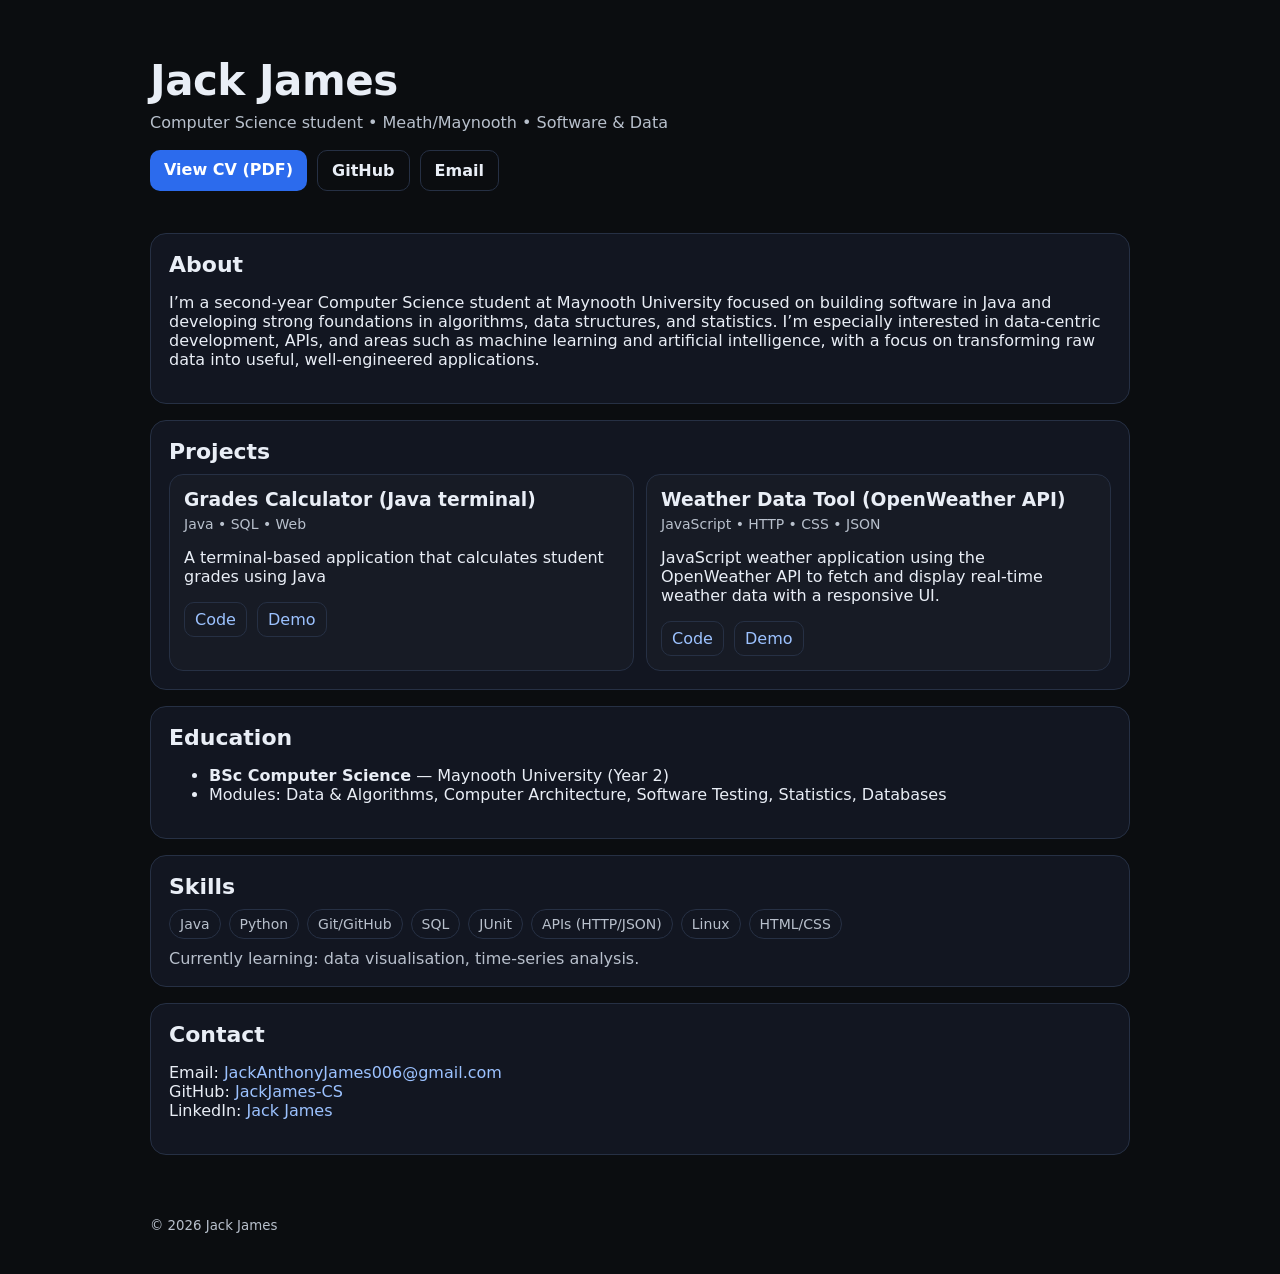
==== index.html @ 195ce809 "Updated real Projects and Added  my CV" ====
<!doctype html>
<html lang="en">
<head>
  <meta charset="utf-8" />
  <meta name="viewport" content="width=device-width,initial-scale=1" />
  <title>Jack James | Portfolio</title>
  <link rel="stylesheet" href="style.css" />
</head>
<body>
  <header class="container header">
    <div>
      <h1>Jack James</h1>
      <p class="sub">Computer Science student • Meath/Maynooth • Software & Data</p>
      <div class="links">
        <a class="btn" href="Jack_James_CV.pdf" target="_blank" rel="noopener">View CV (PDF)</a>
        <a class="btn ghost" href="https://github.com/JackJames-cs" target="_blank" rel="noopener">GitHub</a>
        <a class="btn ghost" href="mailto:JackAnthonyJames006@gmail.com">Email</a>
      </div>
    </div>
  </header>

  <main class="container">
    <section id="about" class="card">
      <h2>About</h2>
      <p>
        I’m a second-year Computer Science student at Maynooth University 
        focused on building software in Java and developing strong foundations 
        in algorithms, data structures, and statistics. I’m especially 
        interested in data-centric development, APIs, and areas such as machine
        learning and artificial intelligence, with a focus on transforming raw 
        data into useful, well-engineered applications.
      </p>
    </section>

    <section id="projects" class="card">
      <h2>Projects</h2>

      <div class="grid">
        <article class="project">
          <h3>Grades Calculator (Java terminal)</h3>
          <p class="meta">Java • SQL • Web</p>
          <p>A terminal-based application that calculates student grades using Java</p>
          <div class="projlinks">
            <a href="https://github.com/JackJames-CS/Grades-Calculator" target="_blank" rel="noopener">Code</a>
            <a href="https://github.com/JackJames-CS/Grades-Calculator" target="_blank" rel="noopener">Demo</a>
          </div>
        </article>

        <article class="project">
          <h3>Weather Data Tool (OpenWeather API)</h3>
          <p class="meta">JavaScript • HTTP • CSS • JSON </p>
          <p>JavaScript weather application using the OpenWeather API to fetch and display real-time weather data with a responsive UI.</p>
          <div class="projlinks">
            <a href="https://github.com/JackJames-CS/Weather-API-Project" target="_blank" rel="noopener">Code</a>
            <a href="https://jackjames-cs.github.io/Weather-API-Project/" target="_blank" rel="noopener">Demo</a>
          </div>
        </article>

      </div>
    </section>

    <section id="education" class="card">
      <h2>Education</h2>
      <ul>
        <li><strong>BSc Computer Science</strong> — Maynooth University (Year 2)</li>
        <li>Modules: Data & Algorithms, Computer Architecture, Software Testing, Statistics, Databases</li>
      </ul>
    </section>

    <section id="skills" class="card">
      <h2>Skills</h2>
      <div class="pillrow">
        <span class="pill">Java</span>
        <span class="pill">Python</span>
        <span class="pill">Git/GitHub</span>
        <span class="pill">SQL</span>
        <span class="pill">JUnit</span>
        <span class="pill">APIs (HTTP/JSON)</span>
        <span class="pill">Linux</span>
        <span class="pill">HTML/CSS</span>
      </div>
      <p class="note">Currently learning: data visualisation, time-series analysis.</p>
    </section>

    <section id="contact" class="card">
      <h2>Contact</h2>
      <p>
        Email: <a href="mailto:JackAnthonyJames006@gmail.com">JackAnthonyJames006@gmail.com</a><br />
        GitHub: <a href="https://github.com/JackJames-CS" target="_blank" rel="noopener">JackJames-CS</a><br />
        LinkedIn: <a href="https://www.linkedin.com/in/jack-james-875570316/" target="_blank" rel="noopener">Jack James</a>
      </p>
    </section>
  </main>

  <footer class="container footer">
    <small>© <span id="year"></span> Jack James</small>
  </footer>

  <script>
    document.getElementById("year").textContent = new Date().getFullYear();
  </script>
</body>
</html>
---- style.css ----
:root { --bg:#0b0d10; --card:#121621; --text:#e9eef6; --muted:#b8c0cc; --line:#263044; --btn:#2c6bed; }
* { box-sizing:border-box; }
body { margin:0; font-family:system-ui,-apple-system,Segoe UI,Roboto,Arial; background:var(--bg); color:var(--text); }
a { color:#9cc2ff; text-decoration:none; }
a:hover { text-decoration:underline; }
.container { width:min(980px, 92vw); margin:0 auto; }
.header { padding:56px 0 24px; }
h1 { margin:0 0 8px; font-size:42px; letter-spacing:-0.5px; }
.sub { margin:0 0 18px; color:var(--muted); }
.links { display:flex; gap:10px; flex-wrap:wrap; }

.btn { display:inline-block; padding:10px 14px; border-radius:10px; background:var(--btn); color:white; font-weight:600; }
.btn.ghost { background:transparent; border:1px solid var(--line); color:var(--text); }

main { padding:18px 0 60px; display:flex; flex-direction:column; gap:16px; }
.card { background:var(--card); border:1px solid var(--line); border-radius:16px; padding:18px; }
h2 { margin:0 0 10px; font-size:22px; }
.note { color:var(--muted); margin:10px 0 0; }

.grid { display:grid; gap:12px; grid-template-columns:repeat(auto-fit, minmax(240px, 1fr)); }
.project { border:1px solid var(--line); border-radius:14px; padding:14px; background:rgba(255,255,255,0.02); }
.project h3 { margin:0 0 6px; }
.meta { margin:0 0 10px; color:var(--muted); font-size:14px; }
.projlinks { display:flex; gap:10px; margin-top:10px; }
.projlinks a { padding:7px 10px; border:1px solid var(--line); border-radius:10px; }

.pillrow { display:flex; flex-wrap:wrap; gap:8px; }
.pill { border:1px solid var(--line); padding:6px 10px; border-radius:999px; font-size:14px; color:var(--muted); }

.footer { padding:0 0 40px; color:var(--muted); }
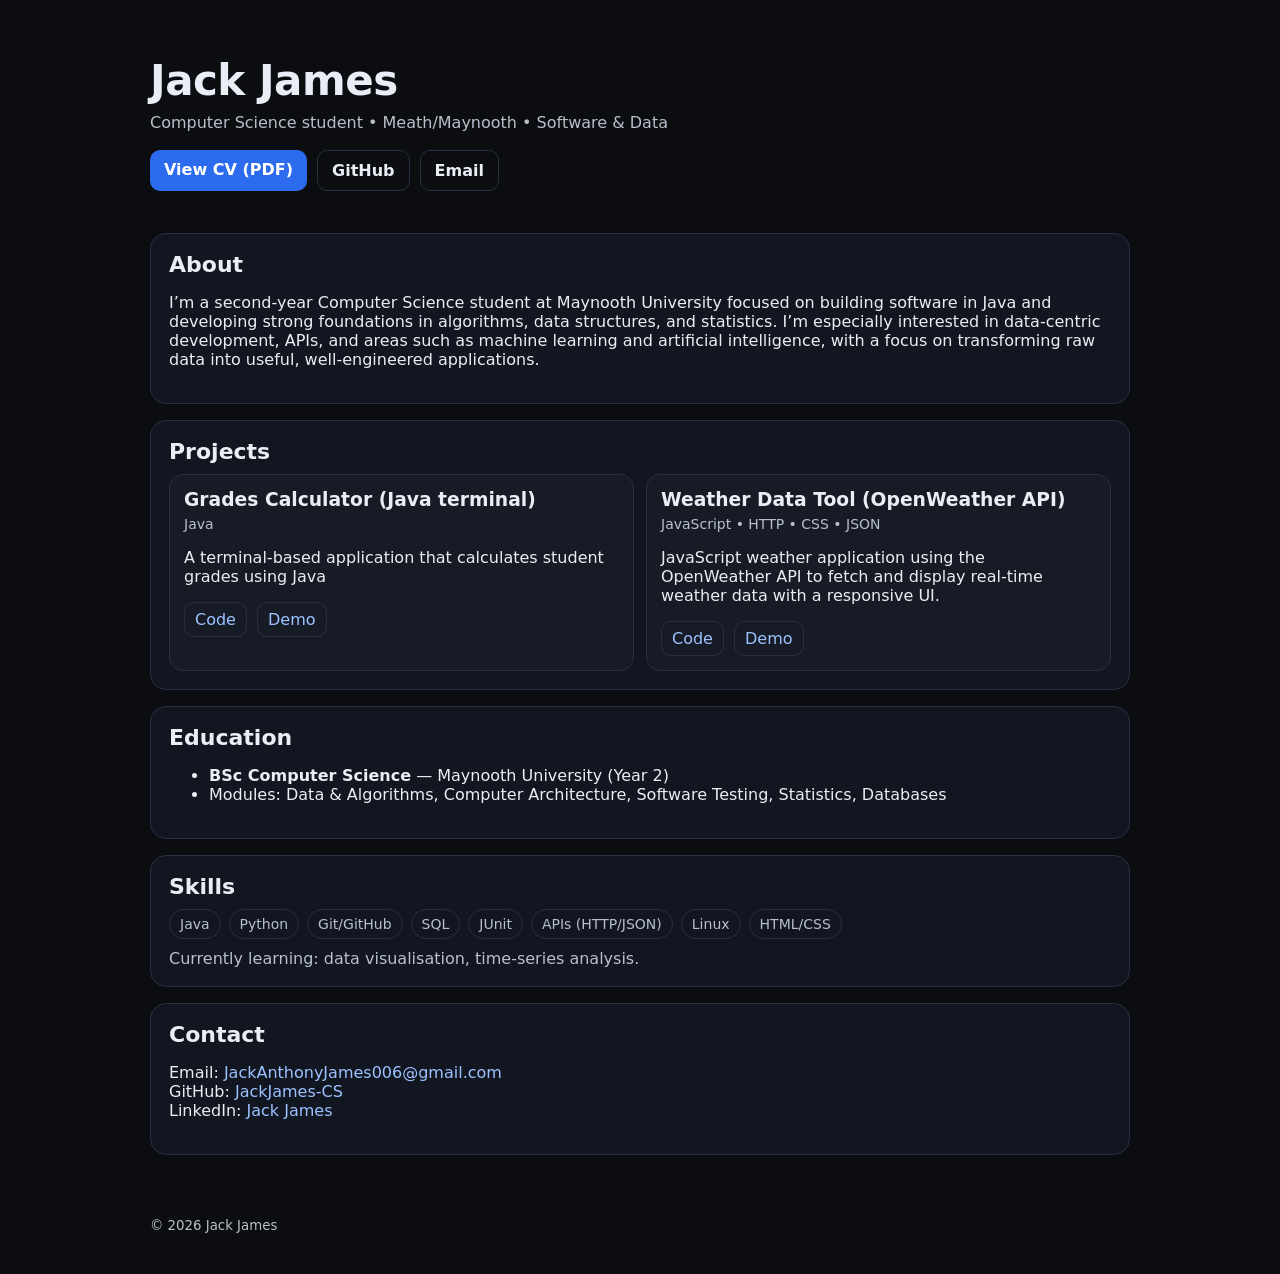
==== commit 62742384: "Updated Projects" ====
--- a/index.html
+++ b/index.html
@@ -38,7 +38,7 @@
       <div class="grid">
         <article class="project">
           <h3>Grades Calculator (Java terminal)</h3>
-          <p class="meta">Java • SQL • Web</p>
+          <p class="meta">Java</p>
           <p>A terminal-based application that calculates student grades using Java</p>
           <div class="projlinks">
             <a href="https://github.com/JackJames-CS/Grades-Calculator" target="_blank" rel="noopener">Code</a>
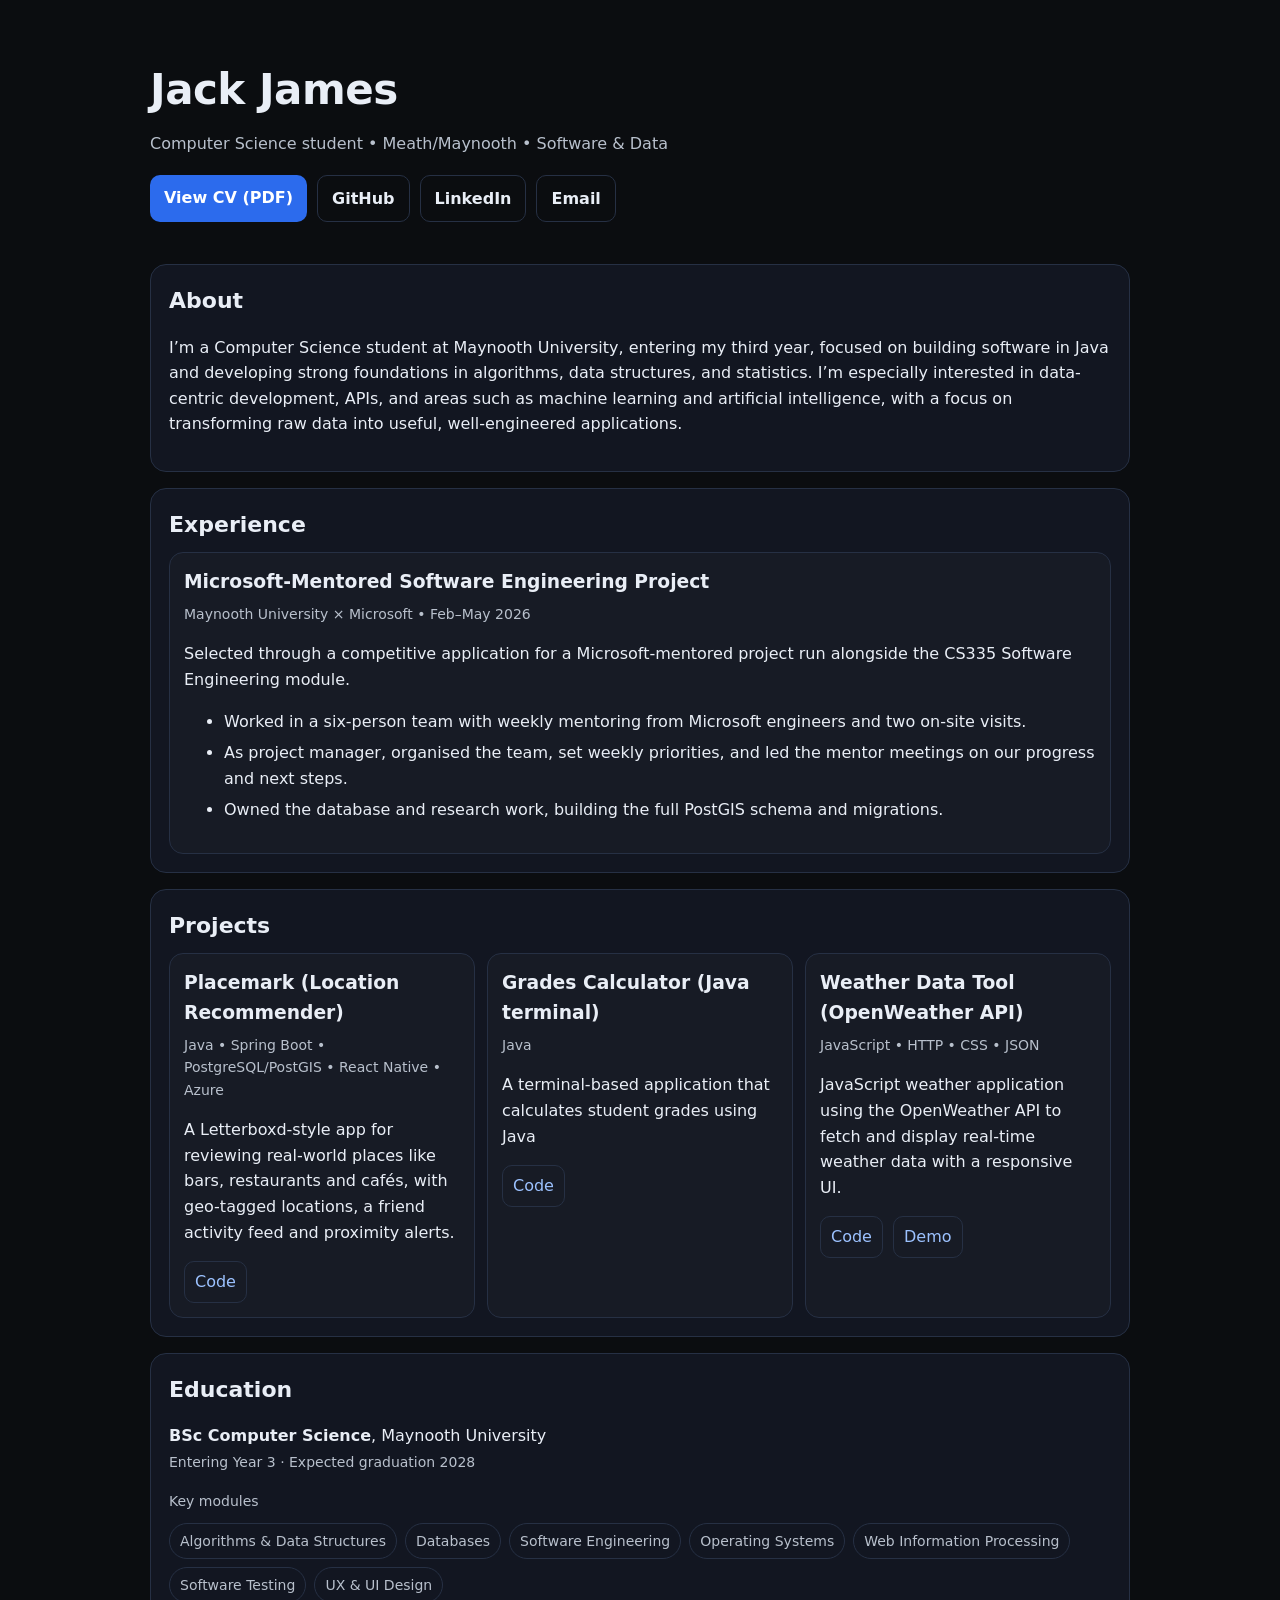
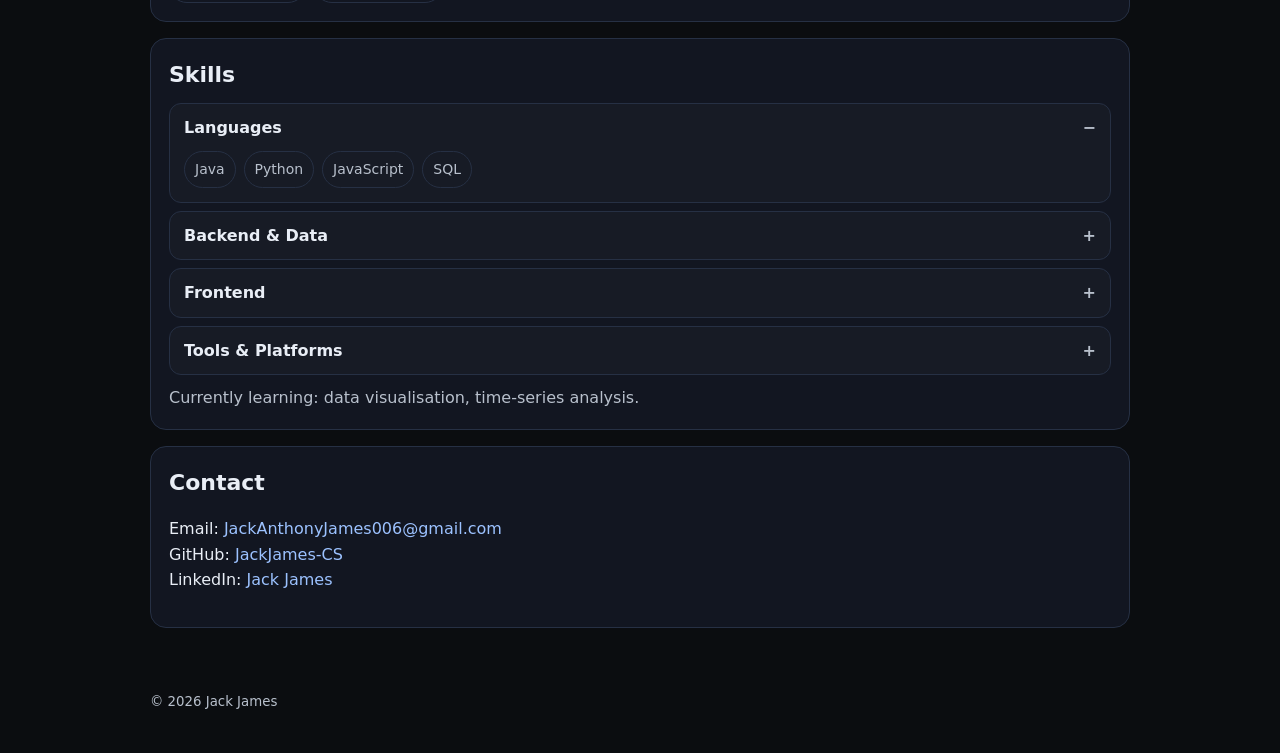
==== commit eacea58d: "Add Microsoft project experience, refresh content and metadata - Add Experience section for the Micr" ====
--- a/index.html
+++ b/index.html
@@ -4,6 +4,13 @@
   <meta charset="utf-8" />
   <meta name="viewport" content="width=device-width,initial-scale=1" />
   <title>Jack James | Portfolio</title>
+  <meta name="description" content="Jack James — Computer Science student at Maynooth University. A portfolio of software and data projects, including a Microsoft-mentored team project." />
+  <meta property="og:title" content="Jack James | Portfolio" />
+  <meta property="og:description" content="Computer Science student at Maynooth University. Software and data projects, including a Microsoft-mentored team project." />
+  <meta property="og:type" content="website" />
+  <meta property="og:url" content="https://jackjames-cs.github.io/Portfolio/" />
+  <meta name="twitter:card" content="summary" />
+  <link rel="icon" href="favicon.svg" type="image/svg+xml" />
   <link rel="stylesheet" href="style.css" />
 </head>
 <body>
@@ -13,7 +20,8 @@
       <p class="sub">Computer Science student • Meath/Maynooth • Software & Data</p>
       <div class="links">
         <a class="btn" href="Jack_James_CV.pdf" target="_blank" rel="noopener">View CV (PDF)</a>
-        <a class="btn ghost" href="https://github.com/JackJames-cs" target="_blank" rel="noopener">GitHub</a>
+        <a class="btn ghost" href="https://github.com/JackJames-CS" target="_blank" rel="noopener">GitHub</a>
+        <a class="btn ghost" href="https://www.linkedin.com/in/jack-james-875570316/" target="_blank" rel="noopener">LinkedIn</a>
         <a class="btn ghost" href="mailto:JackAnthonyJames006@gmail.com">Email</a>
       </div>
     </div>
@@ -23,13 +31,31 @@
     <section id="about" class="card">
       <h2>About</h2>
       <p>
-        I’m a second-year Computer Science student at Maynooth University 
-        focused on building software in Java and developing strong foundations 
-        in algorithms, data structures, and statistics. I’m especially 
-        interested in data-centric development, APIs, and areas such as machine
-        learning and artificial intelligence, with a focus on transforming raw 
-        data into useful, well-engineered applications.
+        I’m a Computer Science student at Maynooth University, entering my third
+        year, focused on building software in Java and developing strong
+        foundations in algorithms, data structures, and statistics. I’m
+        especially interested in data-centric development, APIs, and areas such
+        as machine learning and artificial intelligence, with a focus on
+        transforming raw data into useful, well-engineered applications.
       </p>
+    </section>
+
+    <section id="experience" class="card">
+      <h2>Experience</h2>
+
+      <article class="project">
+        <h3>Microsoft-Mentored Software Engineering Project</h3>
+        <p class="meta">Maynooth University × Microsoft • Feb–May 2026</p>
+        <p>
+          Selected through a competitive application for a Microsoft-mentored
+          project run alongside the CS335 Software Engineering module.
+        </p>
+        <ul>
+          <li>Worked in a six-person team with weekly mentoring from Microsoft engineers and two on-site visits.</li>
+          <li>As project manager, organised the team, set weekly priorities, and led the mentor meetings on our progress and next steps.</li>
+          <li>Owned the database and research work, building the full PostGIS schema and migrations.</li>
+        </ul>
+      </article>
     </section>
 
     <section id="projects" class="card">
@@ -37,12 +63,20 @@
 
       <div class="grid">
         <article class="project">
+          <h3>Placemark (Location Recommender)</h3>
+          <p class="meta">Java • Spring Boot • PostgreSQL/PostGIS • React Native • Azure</p>
+          <p>A Letterboxd-style app for reviewing real-world places like bars, restaurants and cafés, with geo-tagged locations, a friend activity feed and proximity alerts.</p>
+          <div class="projlinks">
+            <a href="https://github.com/joelx1/location-recommender" target="_blank" rel="noopener">Code</a>
+          </div>
+        </article>
+
+        <article class="project">
           <h3>Grades Calculator (Java terminal)</h3>
           <p class="meta">Java</p>
           <p>A terminal-based application that calculates student grades using Java</p>
           <div class="projlinks">
             <a href="https://github.com/JackJames-CS/Grades-Calculator" target="_blank" rel="noopener">Code</a>
-            <a href="https://github.com/JackJames-CS/Grades-Calculator" target="_blank" rel="noopener">Demo</a>
           </div>
         </article>
 
@@ -61,24 +95,62 @@
 
     <section id="education" class="card">
       <h2>Education</h2>
-      <ul>
-        <li><strong>BSc Computer Science</strong> — Maynooth University (Year 2)</li>
-        <li>Modules: Data & Algorithms, Computer Architecture, Software Testing, Statistics, Databases</li>
-      </ul>
+      <p>
+        <strong>BSc Computer Science</strong>, Maynooth University<br />
+        <span class="meta">Entering Year 3 · Expected graduation 2028</span>
+      </p>
+      <p class="meta">Key modules</p>
+      <div class="pillrow">
+        <span class="pill">Algorithms &amp; Data Structures</span>
+        <span class="pill">Databases</span>
+        <span class="pill">Software Engineering</span>
+        <span class="pill">Operating Systems</span>
+        <span class="pill">Web Information Processing</span>
+        <span class="pill">Software Testing</span>
+        <span class="pill">UX &amp; UI Design</span>
+      </div>
     </section>
 
     <section id="skills" class="card">
       <h2>Skills</h2>
-      <div class="pillrow">
-        <span class="pill">Java</span>
-        <span class="pill">Python</span>
-        <span class="pill">Git/GitHub</span>
-        <span class="pill">SQL</span>
-        <span class="pill">JUnit</span>
-        <span class="pill">APIs (HTTP/JSON)</span>
-        <span class="pill">Linux</span>
-        <span class="pill">HTML/CSS</span>
-      </div>
+
+      <details class="skillgroup" open>
+        <summary>Languages</summary>
+        <div class="pillrow">
+          <span class="pill">Java</span>
+          <span class="pill">Python</span>
+          <span class="pill">JavaScript</span>
+          <span class="pill">SQL</span>
+        </div>
+      </details>
+
+      <details class="skillgroup">
+        <summary>Backend &amp; Data</summary>
+        <div class="pillrow">
+          <span class="pill">Spring Boot</span>
+          <span class="pill">PostgreSQL/PostGIS</span>
+          <span class="pill">REST APIs (HTTP/JSON)</span>
+        </div>
+      </details>
+
+      <details class="skillgroup">
+        <summary>Frontend</summary>
+        <div class="pillrow">
+          <span class="pill">React Native</span>
+          <span class="pill">HTML/CSS</span>
+        </div>
+      </details>
+
+      <details class="skillgroup">
+        <summary>Tools &amp; Platforms</summary>
+        <div class="pillrow">
+          <span class="pill">Git/GitHub</span>
+          <span class="pill">Azure</span>
+          <span class="pill">JUnit</span>
+          <span class="pill">Linux</span>
+        </div>
+      </details>
+
       <p class="note">Currently learning: data visualisation, time-series analysis.</p>
     </section>
 
--- a/style.css
+++ b/style.css
@@ -1,6 +1,7 @@
 :root { --bg:#0b0d10; --card:#121621; --text:#e9eef6; --muted:#b8c0cc; --line:#263044; --btn:#2c6bed; }
 * { box-sizing:border-box; }
-body { margin:0; font-family:system-ui,-apple-system,Segoe UI,Roboto,Arial; background:var(--bg); color:var(--text); }
+body { margin:0; font-family:system-ui,-apple-system,Segoe UI,Roboto,Arial; background:var(--bg); color:var(--text); line-height:1.6; }
+li { margin:6px 0; }
 a { color:#9cc2ff; text-decoration:none; }
 a:hover { text-decoration:underline; }
 .container { width:min(980px, 92vw); margin:0 auto; }
@@ -27,4 +28,11 @@
 .pillrow { display:flex; flex-wrap:wrap; gap:8px; }
 .pill { border:1px solid var(--line); padding:6px 10px; border-radius:999px; font-size:14px; color:var(--muted); }
 
+.skillgroup { border:1px solid var(--line); border-radius:12px; background:rgba(255,255,255,0.02); margin-bottom:8px; }
+.skillgroup summary { padding:11px 14px; cursor:pointer; font-weight:600; list-style:none; }
+.skillgroup summary::-webkit-details-marker { display:none; }
+.skillgroup summary::after { content:"+"; float:right; color:var(--muted); font-weight:700; }
+.skillgroup[open] summary::after { content:"\2212"; }
+.skillgroup .pillrow { padding:0 14px 14px; }
+
 .footer { padding:0 0 40px; color:var(--muted); }
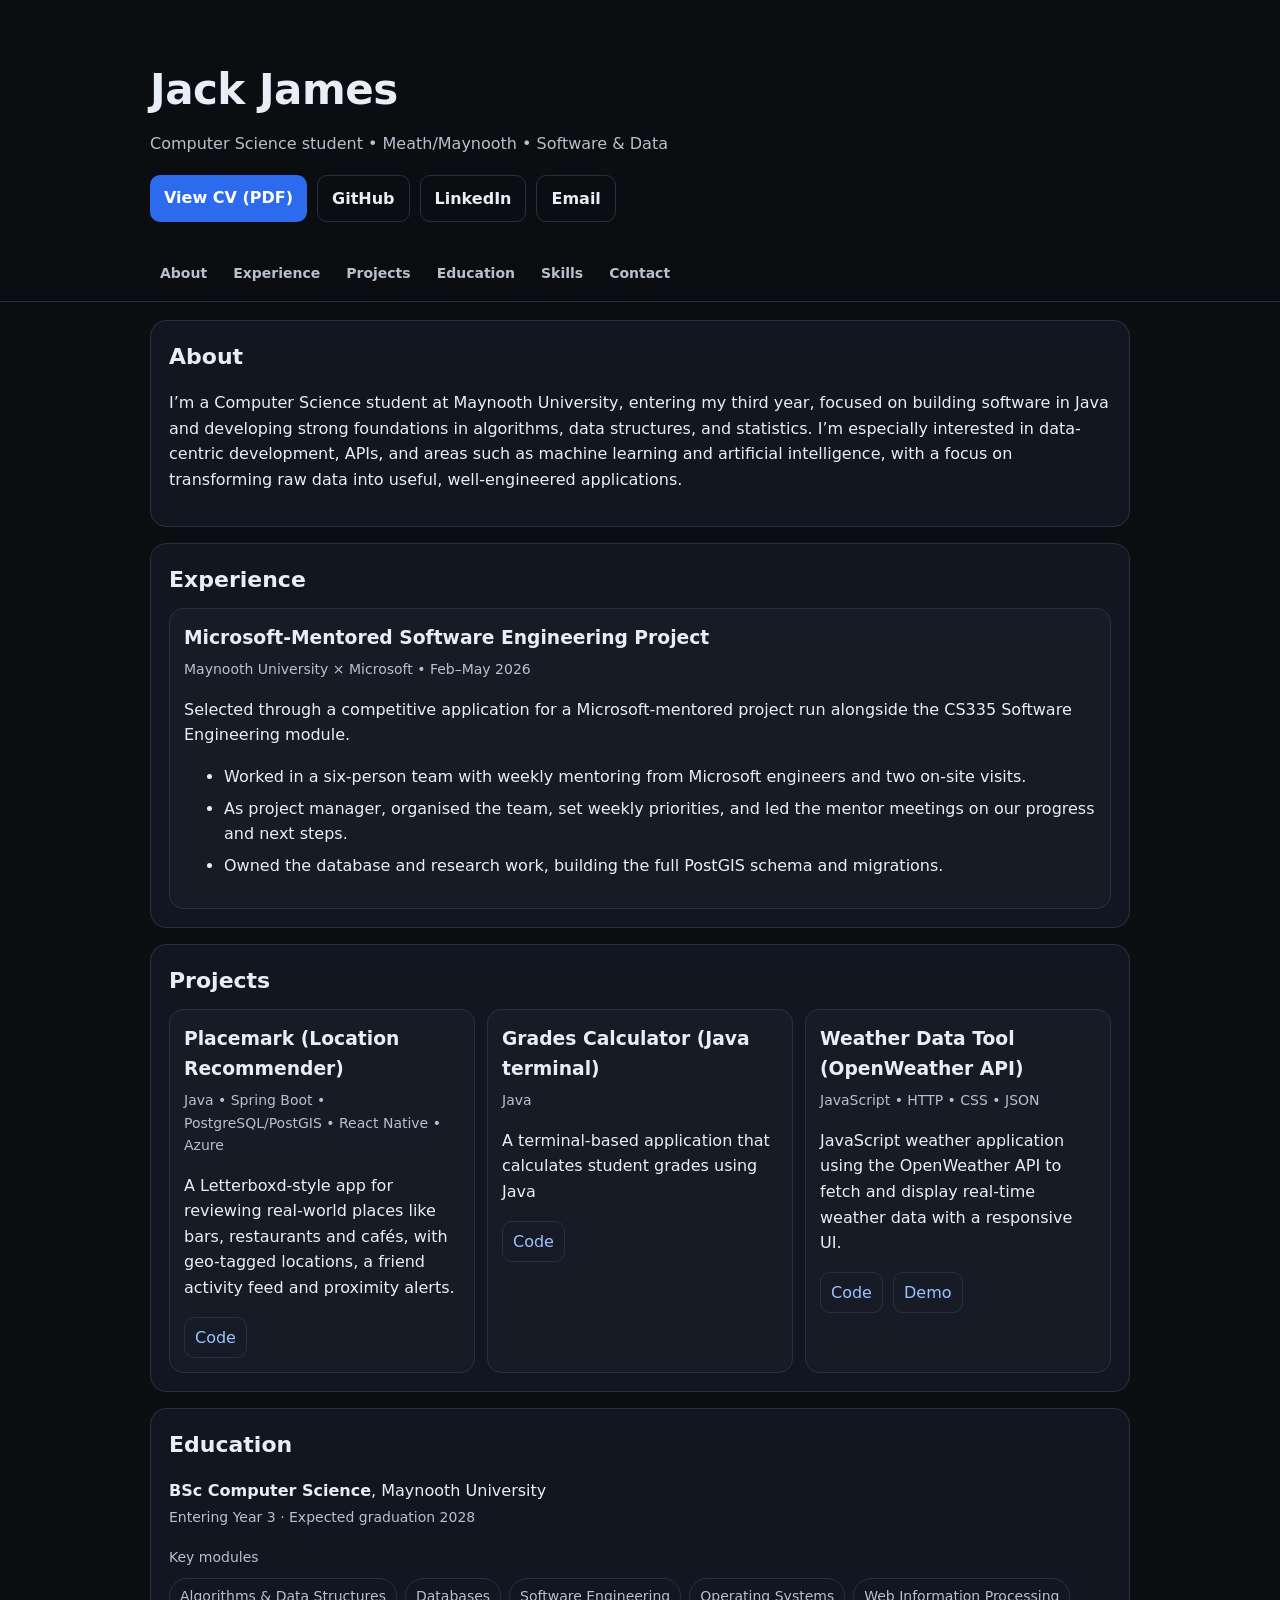
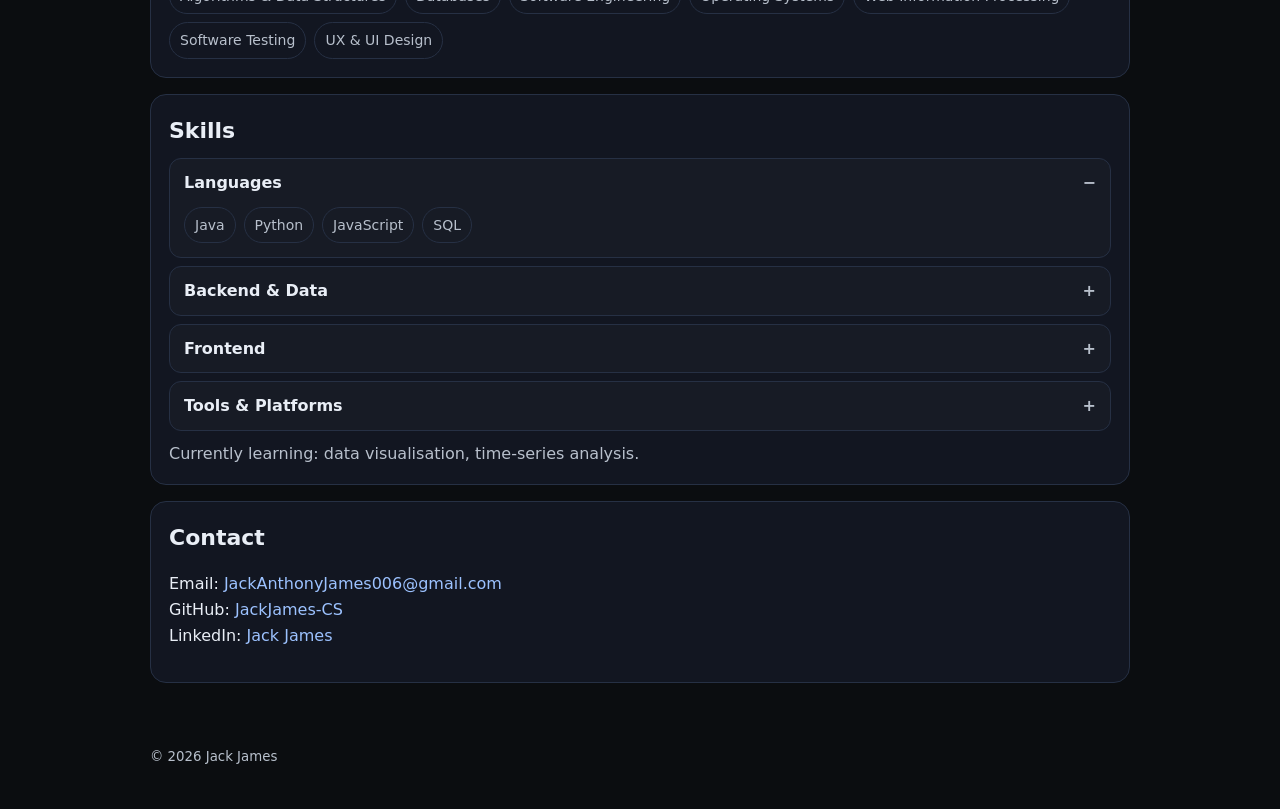
==== commit 79f03a77: "Add sticky section nav, scroll reveal, and card hover effects - Add a sticky in-page nav bar with sm" ====
--- a/index.html
+++ b/index.html
@@ -12,6 +12,7 @@
   <meta name="twitter:card" content="summary" />
   <link rel="icon" href="favicon.svg" type="image/svg+xml" />
   <link rel="stylesheet" href="style.css" />
+  <script>document.documentElement.classList.add("js");</script>
 </head>
 <body>
   <header class="container header">
@@ -27,8 +28,19 @@
     </div>
   </header>
 
+  <nav class="nav">
+    <div class="container navinner">
+      <a href="#about">About</a>
+      <a href="#experience">Experience</a>
+      <a href="#projects">Projects</a>
+      <a href="#education">Education</a>
+      <a href="#skills">Skills</a>
+      <a href="#contact">Contact</a>
+    </div>
+  </nav>
+
   <main class="container">
-    <section id="about" class="card">
+    <section id="about" class="card reveal">
       <h2>About</h2>
       <p>
         I’m a Computer Science student at Maynooth University, entering my third
@@ -40,7 +52,7 @@
       </p>
     </section>
 
-    <section id="experience" class="card">
+    <section id="experience" class="card reveal">
       <h2>Experience</h2>
 
       <article class="project">
@@ -58,7 +70,7 @@
       </article>
     </section>
 
-    <section id="projects" class="card">
+    <section id="projects" class="card reveal">
       <h2>Projects</h2>
 
       <div class="grid">
@@ -93,7 +105,7 @@
       </div>
     </section>
 
-    <section id="education" class="card">
+    <section id="education" class="card reveal">
       <h2>Education</h2>
       <p>
         <strong>BSc Computer Science</strong>, Maynooth University<br />
@@ -111,7 +123,7 @@
       </div>
     </section>
 
-    <section id="skills" class="card">
+    <section id="skills" class="card reveal">
       <h2>Skills</h2>
 
       <details class="skillgroup" open>
@@ -154,7 +166,7 @@
       <p class="note">Currently learning: data visualisation, time-series analysis.</p>
     </section>
 
-    <section id="contact" class="card">
+    <section id="contact" class="card reveal">
       <h2>Contact</h2>
       <p>
         Email: <a href="mailto:JackAnthonyJames006@gmail.com">JackAnthonyJames006@gmail.com</a><br />
@@ -170,6 +182,16 @@
 
   <script>
     document.getElementById("year").textContent = new Date().getFullYear();
+
+    const io = new IntersectionObserver((entries) => {
+      entries.forEach((entry) => {
+        if (entry.isIntersecting) {
+          entry.target.classList.add("visible");
+          io.unobserve(entry.target);
+        }
+      });
+    }, { threshold: 0.12 });
+    document.querySelectorAll(".reveal").forEach((el) => io.observe(el));
   </script>
 </body>
 </html>
--- a/style.css
+++ b/style.css
@@ -36,3 +36,26 @@
 .skillgroup .pillrow { padding:0 14px 14px; }
 
 .footer { padding:0 0 40px; color:var(--muted); }
+
+/* Sticky section nav */
+html { scroll-behavior:smooth; }
+section[id] { scroll-margin-top:64px; }
+.nav { position:sticky; top:0; z-index:10; background:rgba(11,13,16,0.85); backdrop-filter:blur(8px); -webkit-backdrop-filter:blur(8px); border-bottom:1px solid var(--line); }
+.navinner { display:flex; gap:6px; flex-wrap:wrap; padding:10px 0; }
+.nav a { padding:6px 10px; border-radius:8px; font-size:14px; font-weight:600; color:var(--muted); }
+.nav a:hover { color:var(--text); background:rgba(255,255,255,0.06); text-decoration:none; }
+
+/* Project card hover lift */
+.project { transition:transform .18s ease, box-shadow .18s ease, border-color .18s ease; }
+.project:hover { transform:translateY(-3px); box-shadow:0 10px 26px rgba(0,0,0,0.35); border-color:#34415c; }
+
+/* Reveal on scroll (only when JS is active) */
+.js .reveal { opacity:0; transform:translateY(16px); transition:opacity .55s ease, transform .55s ease; }
+.js .reveal.visible { opacity:1; transform:none; }
+
+@media (prefers-reduced-motion: reduce) {
+  html { scroll-behavior:auto; }
+  .js .reveal { opacity:1; transform:none; transition:none; }
+  .project { transition:none; }
+  .project:hover { transform:none; }
+}
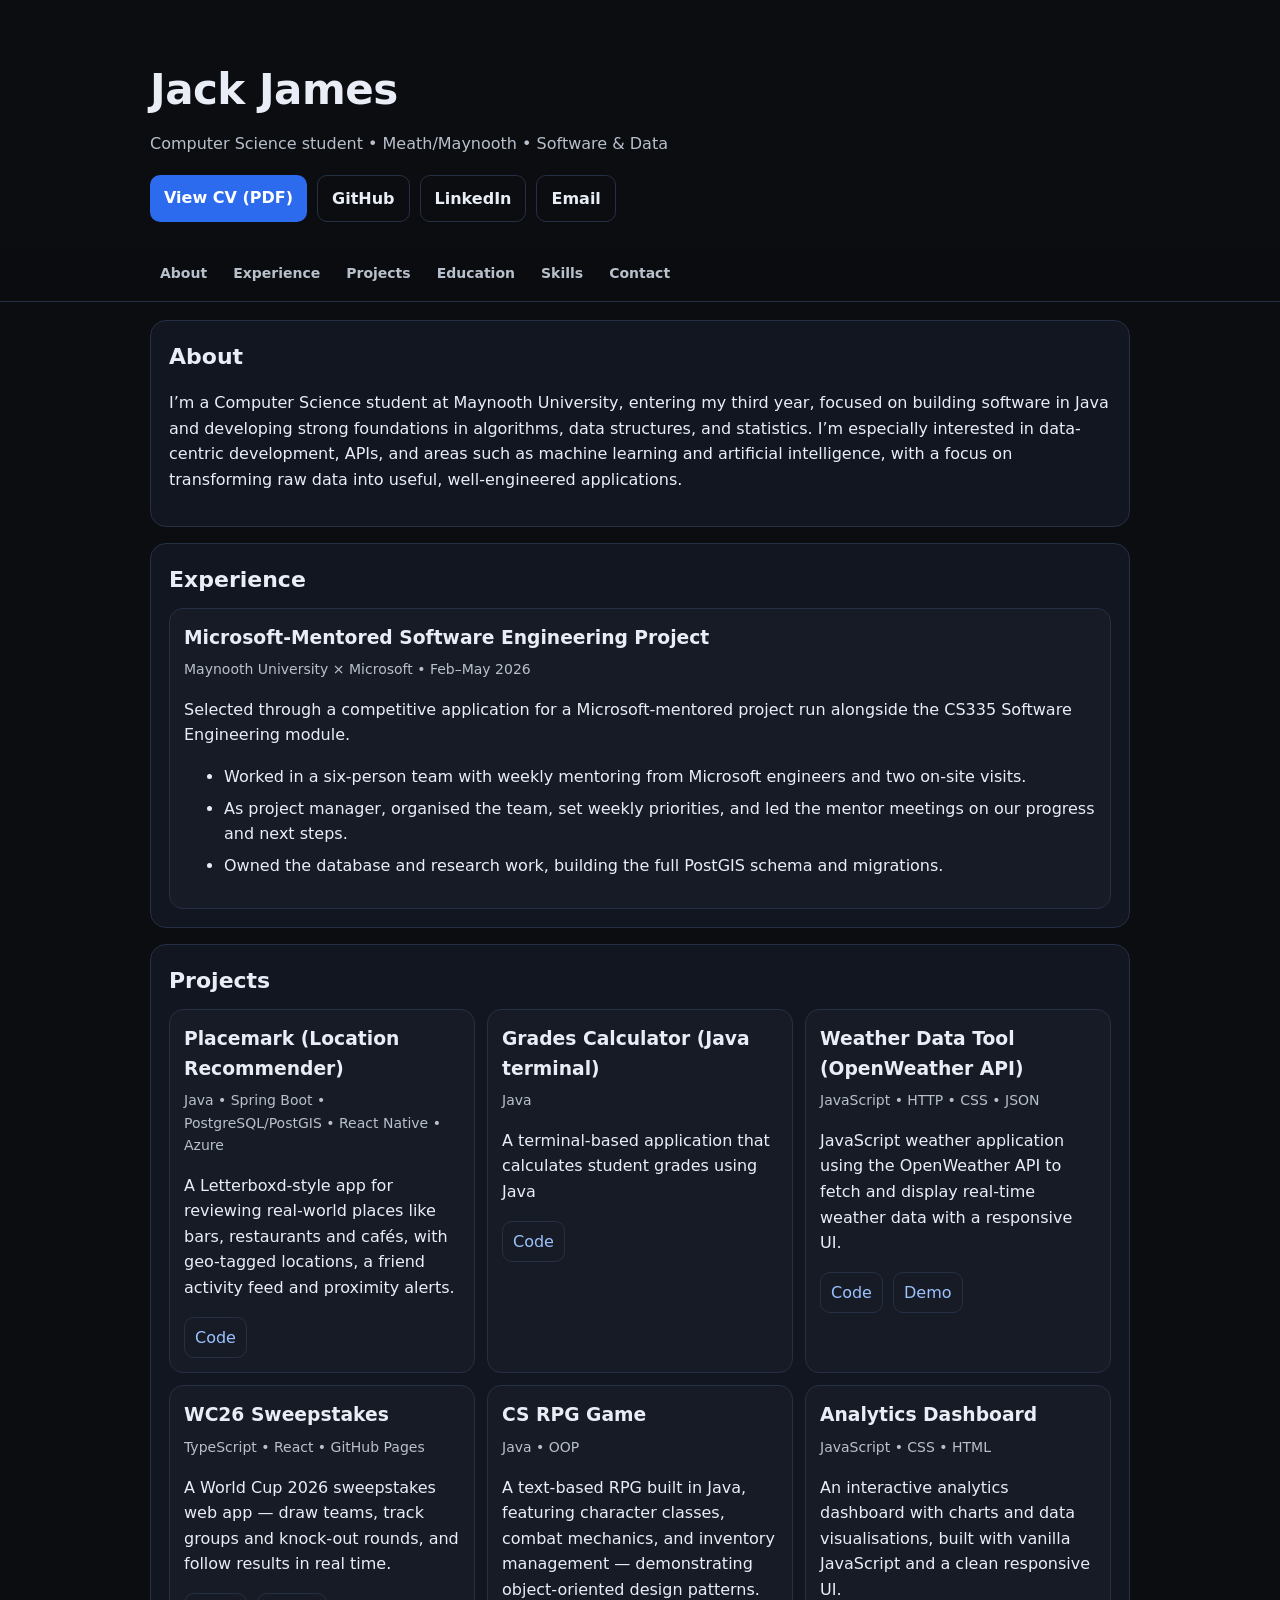
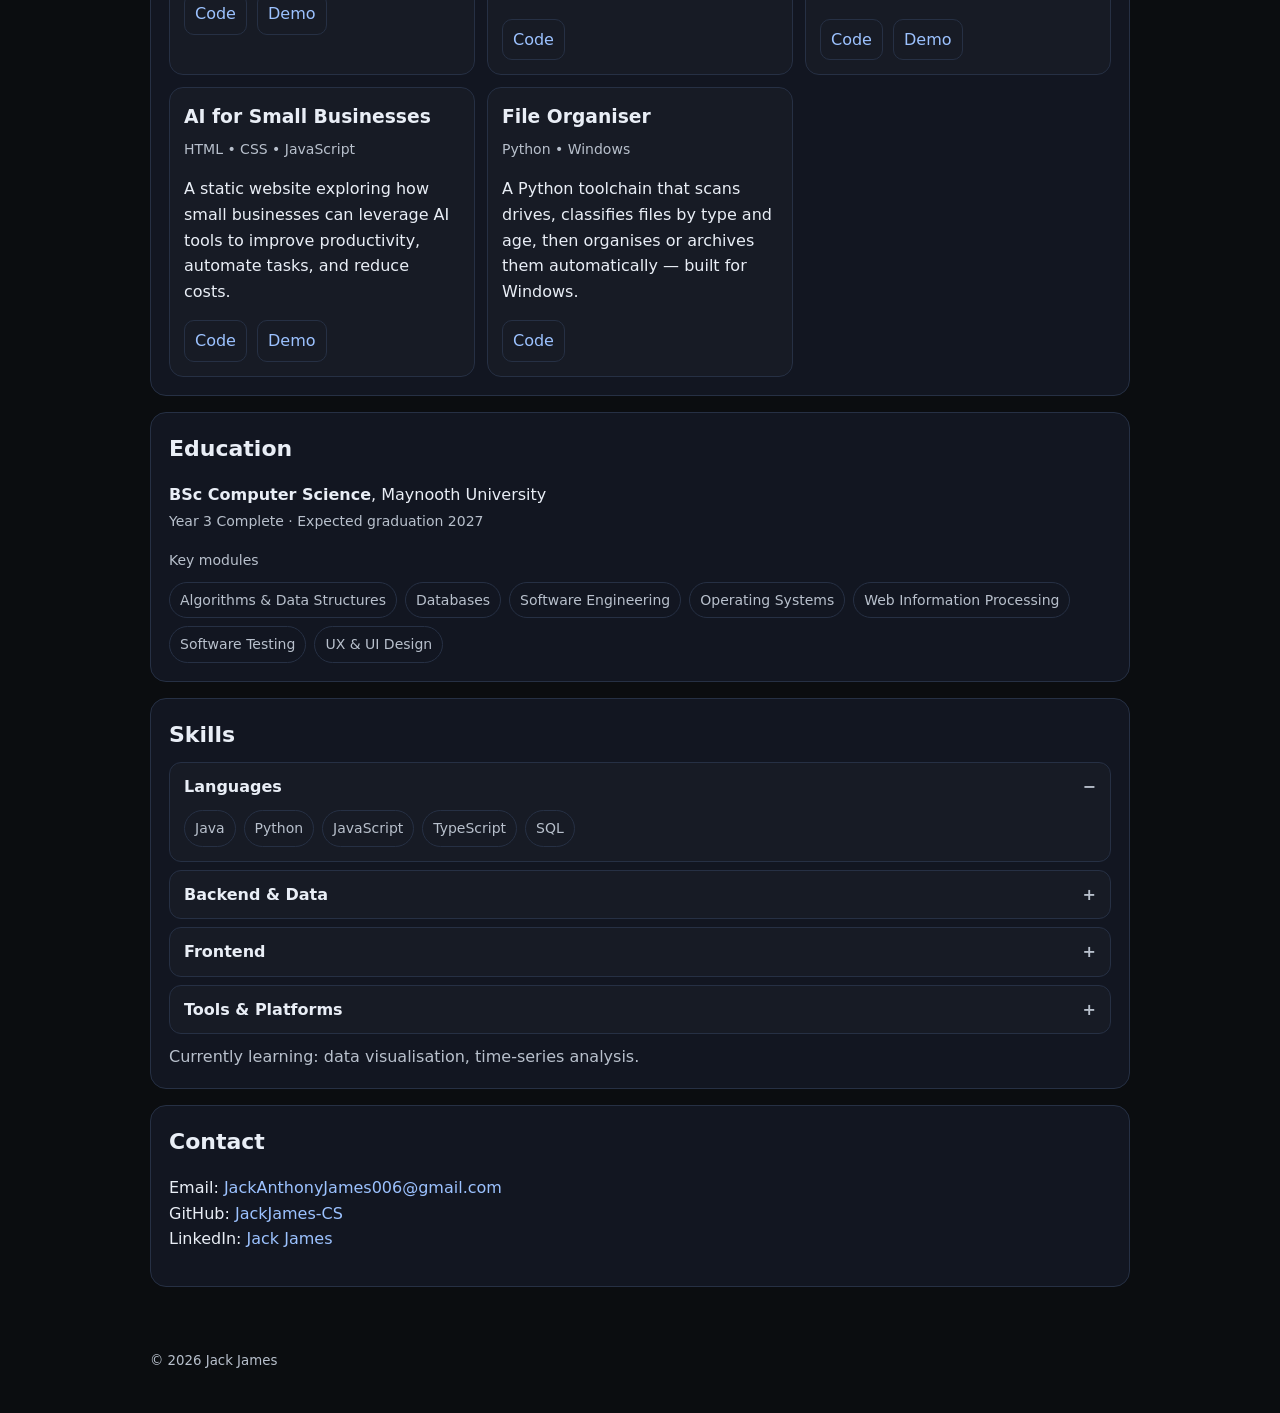
==== commit 8fe49a1d: "Add 5 new GitHub projects, update education status and TypeScript skill - Added WC26 Sweepstakes (Ty" ====
--- a/index.html
+++ b/index.html
@@ -102,6 +102,54 @@
           </div>
         </article>
 
+        <article class="project">
+          <h3>WC26 Sweepstakes</h3>
+          <p class="meta">TypeScript • React • GitHub Pages</p>
+          <p>A World Cup 2026 sweepstakes web app — draw teams, track groups and knock-out rounds, and follow results in real time.</p>
+          <div class="projlinks">
+            <a href="https://github.com/JackJames-CS/wc26-sweepstakes" target="_blank" rel="noopener">Code</a>
+            <a href="https://jackjames-cs.github.io/wc26-sweepstakes/" target="_blank" rel="noopener">Demo</a>
+          </div>
+        </article>
+
+        <article class="project">
+          <h3>CS RPG Game</h3>
+          <p class="meta">Java • OOP</p>
+          <p>A text-based RPG built in Java, featuring character classes, combat mechanics, and inventory management — demonstrating object-oriented design patterns.</p>
+          <div class="projlinks">
+            <a href="https://github.com/JackJames-CS/CS-rpg" target="_blank" rel="noopener">Code</a>
+          </div>
+        </article>
+
+        <article class="project">
+          <h3>Analytics Dashboard</h3>
+          <p class="meta">JavaScript • CSS • HTML</p>
+          <p>An interactive analytics dashboard with charts and data visualisations, built with vanilla JavaScript and a clean responsive UI.</p>
+          <div class="projlinks">
+            <a href="https://github.com/JackJames-CS/Dashboard" target="_blank" rel="noopener">Code</a>
+            <a href="https://jackjames-cs.github.io/Dashboard/" target="_blank" rel="noopener">Demo</a>
+          </div>
+        </article>
+
+        <article class="project">
+          <h3>AI for Small Businesses</h3>
+          <p class="meta">HTML • CSS • JavaScript</p>
+          <p>A static website exploring how small businesses can leverage AI tools to improve productivity, automate tasks, and reduce costs.</p>
+          <div class="projlinks">
+            <a href="https://github.com/JackJames-CS/AI-for-Small-Buisnesses" target="_blank" rel="noopener">Code</a>
+            <a href="https://jackjames-cs.github.io/AI-for-Small-Buisnesses/" target="_blank" rel="noopener">Demo</a>
+          </div>
+        </article>
+
+        <article class="project">
+          <h3>File Organiser</h3>
+          <p class="meta">Python • Windows</p>
+          <p>A Python toolchain that scans drives, classifies files by type and age, then organises or archives them automatically — built for Windows.</p>
+          <div class="projlinks">
+            <a href="https://github.com/JackJames-CS/file-organiser" target="_blank" rel="noopener">Code</a>
+          </div>
+        </article>
+
       </div>
     </section>
 
@@ -109,7 +157,7 @@
       <h2>Education</h2>
       <p>
         <strong>BSc Computer Science</strong>, Maynooth University<br />
-        <span class="meta">Entering Year 3 · Expected graduation 2028</span>
+        <span class="meta">Year 3 Complete · Expected graduation 2027</span>
       </p>
       <p class="meta">Key modules</p>
       <div class="pillrow">
@@ -132,6 +180,7 @@
           <span class="pill">Java</span>
           <span class="pill">Python</span>
           <span class="pill">JavaScript</span>
+          <span class="pill">TypeScript</span>
           <span class="pill">SQL</span>
         </div>
       </details>
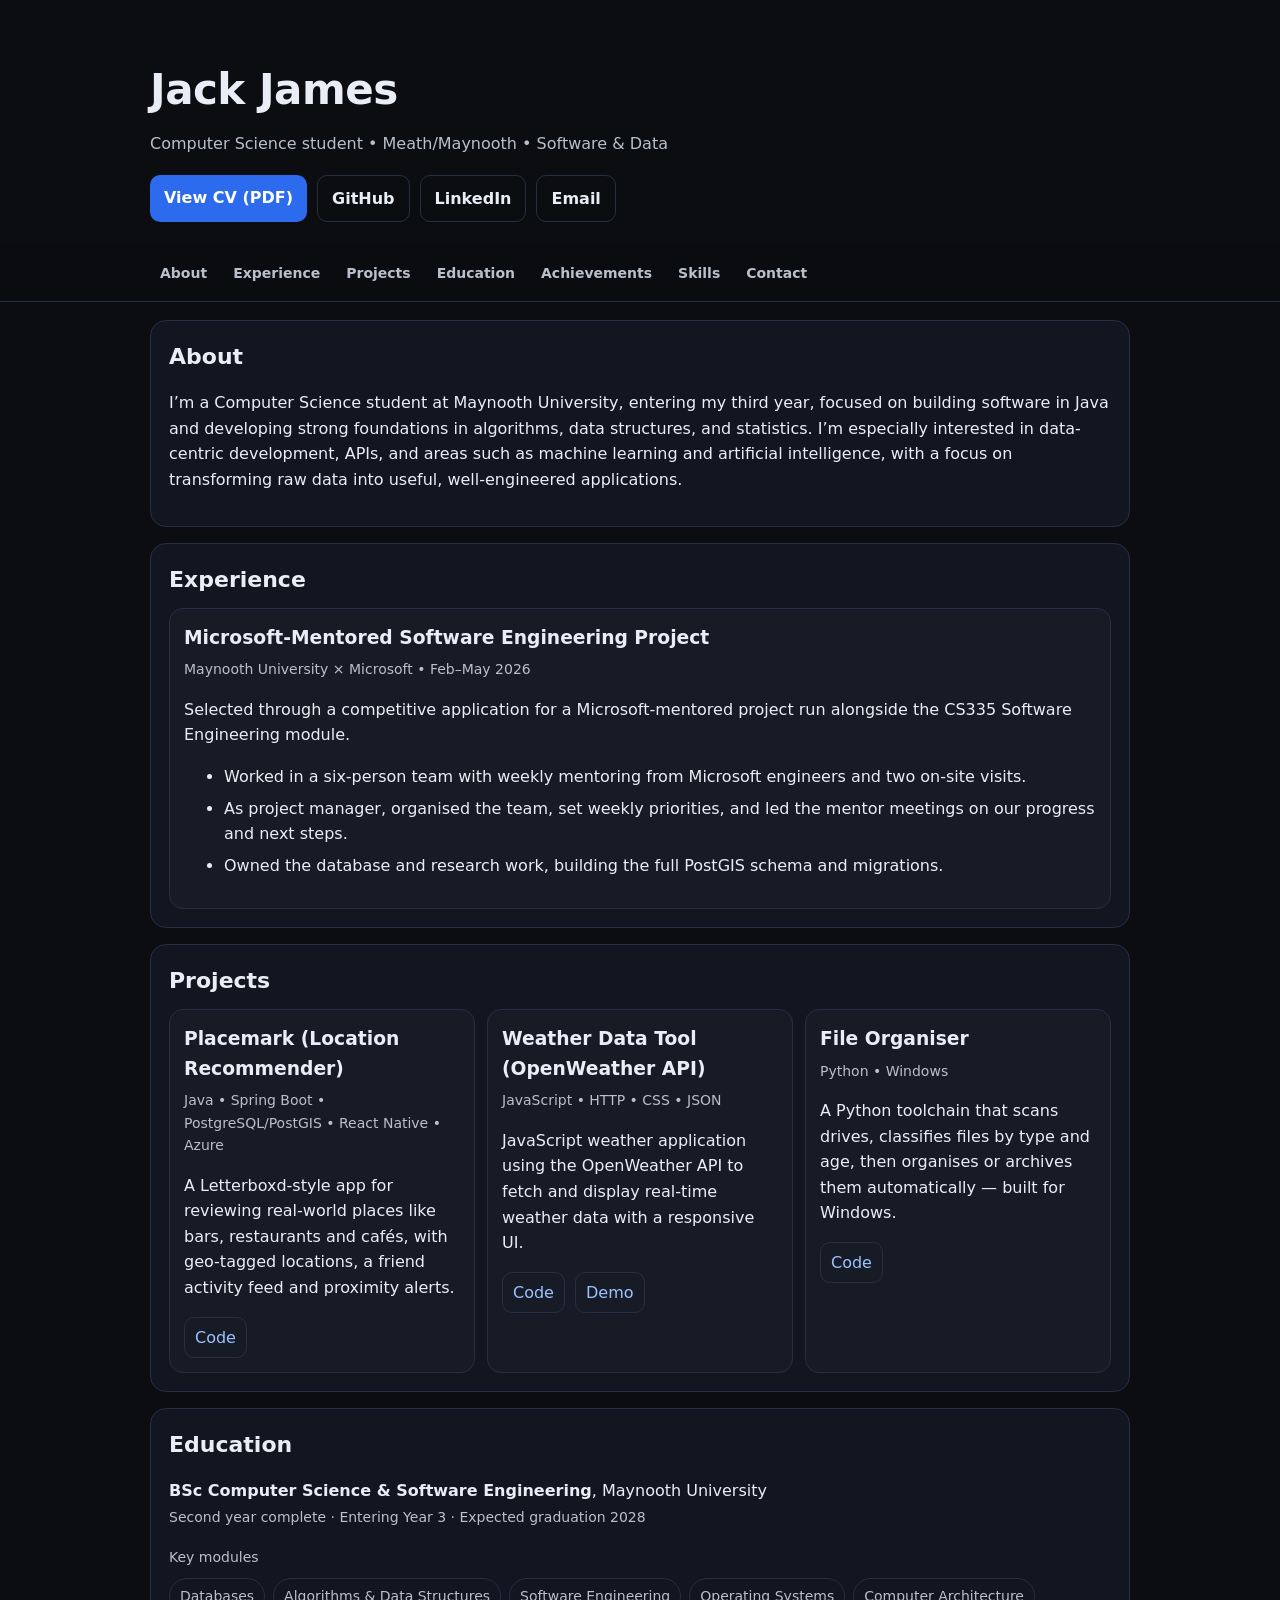
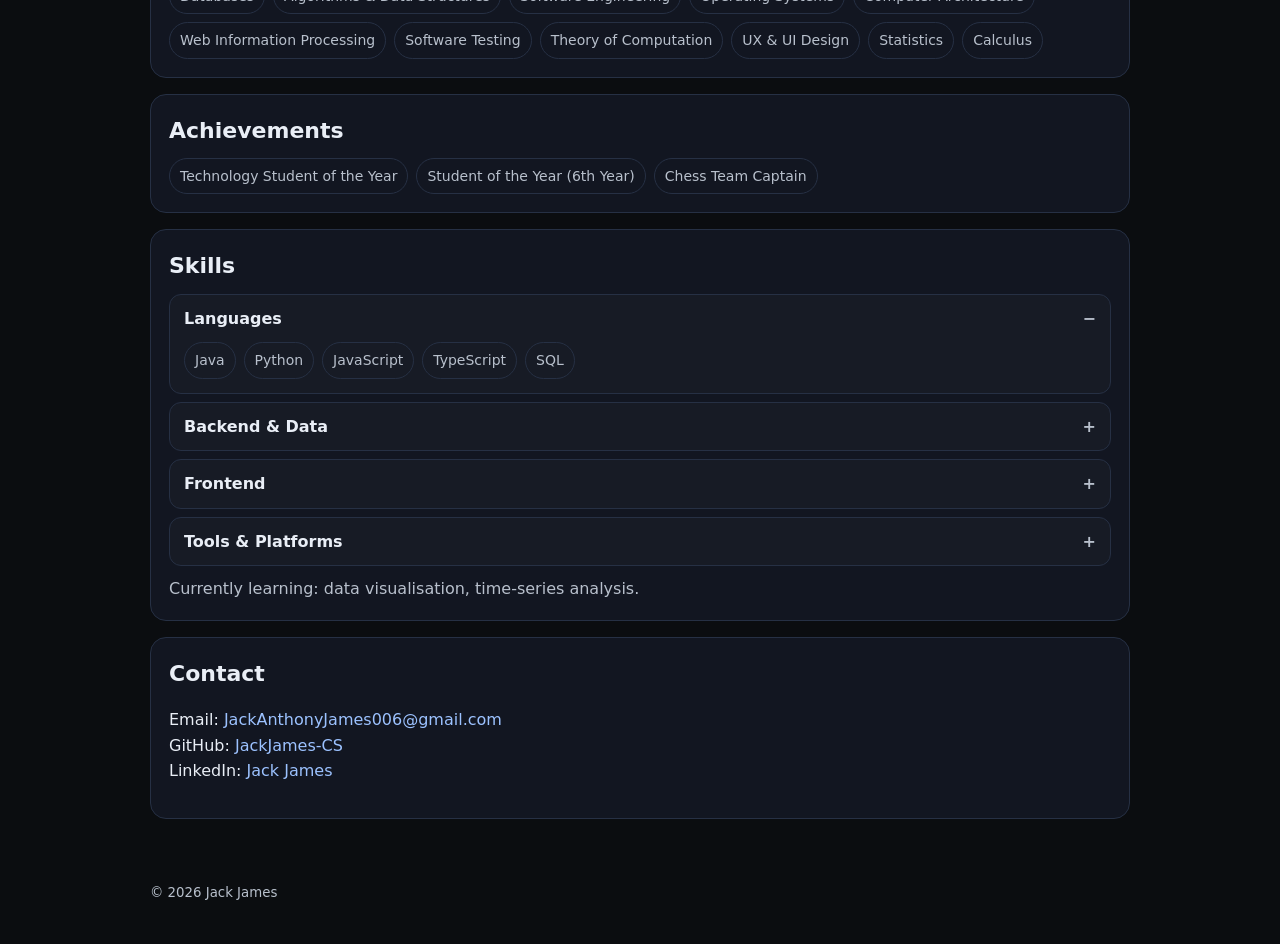
==== commit 5391e7a1: "Trim to top 3 projects, fix education details, add achievements" ====
--- a/index.html
+++ b/index.html
@@ -34,6 +34,7 @@
       <a href="#experience">Experience</a>
       <a href="#projects">Projects</a>
       <a href="#education">Education</a>
+      <a href="#achievements">Achievements</a>
       <a href="#skills">Skills</a>
       <a href="#contact">Contact</a>
     </div>
@@ -84,15 +85,6 @@
         </article>
 
         <article class="project">
-          <h3>Grades Calculator (Java terminal)</h3>
-          <p class="meta">Java</p>
-          <p>A terminal-based application that calculates student grades using Java</p>
-          <div class="projlinks">
-            <a href="https://github.com/JackJames-CS/Grades-Calculator" target="_blank" rel="noopener">Code</a>
-          </div>
-        </article>
-
-        <article class="project">
           <h3>Weather Data Tool (OpenWeather API)</h3>
           <p class="meta">JavaScript • HTTP • CSS • JSON </p>
           <p>JavaScript weather application using the OpenWeather API to fetch and display real-time weather data with a responsive UI.</p>
@@ -103,45 +95,6 @@
         </article>
 
         <article class="project">
-          <h3>WC26 Sweepstakes</h3>
-          <p class="meta">TypeScript • React • GitHub Pages</p>
-          <p>A World Cup 2026 sweepstakes web app — draw teams, track groups and knock-out rounds, and follow results in real time.</p>
-          <div class="projlinks">
-            <a href="https://github.com/JackJames-CS/wc26-sweepstakes" target="_blank" rel="noopener">Code</a>
-            <a href="https://jackjames-cs.github.io/wc26-sweepstakes/" target="_blank" rel="noopener">Demo</a>
-          </div>
-        </article>
-
-        <article class="project">
-          <h3>CS RPG Game</h3>
-          <p class="meta">Java • OOP</p>
-          <p>A text-based RPG built in Java, featuring character classes, combat mechanics, and inventory management — demonstrating object-oriented design patterns.</p>
-          <div class="projlinks">
-            <a href="https://github.com/JackJames-CS/CS-rpg" target="_blank" rel="noopener">Code</a>
-          </div>
-        </article>
-
-        <article class="project">
-          <h3>Analytics Dashboard</h3>
-          <p class="meta">JavaScript • CSS • HTML</p>
-          <p>An interactive analytics dashboard with charts and data visualisations, built with vanilla JavaScript and a clean responsive UI.</p>
-          <div class="projlinks">
-            <a href="https://github.com/JackJames-CS/Dashboard" target="_blank" rel="noopener">Code</a>
-            <a href="https://jackjames-cs.github.io/Dashboard/" target="_blank" rel="noopener">Demo</a>
-          </div>
-        </article>
-
-        <article class="project">
-          <h3>AI for Small Businesses</h3>
-          <p class="meta">HTML • CSS • JavaScript</p>
-          <p>A static website exploring how small businesses can leverage AI tools to improve productivity, automate tasks, and reduce costs.</p>
-          <div class="projlinks">
-            <a href="https://github.com/JackJames-CS/AI-for-Small-Buisnesses" target="_blank" rel="noopener">Code</a>
-            <a href="https://jackjames-cs.github.io/AI-for-Small-Buisnesses/" target="_blank" rel="noopener">Demo</a>
-          </div>
-        </article>
-
-        <article class="project">
           <h3>File Organiser</h3>
           <p class="meta">Python • Windows</p>
           <p>A Python toolchain that scans drives, classifies files by type and age, then organises or archives them automatically — built for Windows.</p>
@@ -156,18 +109,31 @@
     <section id="education" class="card reveal">
       <h2>Education</h2>
       <p>
-        <strong>BSc Computer Science</strong>, Maynooth University<br />
-        <span class="meta">Year 3 Complete · Expected graduation 2027</span>
+        <strong>BSc Computer Science &amp; Software Engineering</strong>, Maynooth University<br />
+        <span class="meta">Second year complete · Entering Year 3 · Expected graduation 2028</span>
       </p>
       <p class="meta">Key modules</p>
       <div class="pillrow">
+        <span class="pill">Databases</span>
         <span class="pill">Algorithms &amp; Data Structures</span>
-        <span class="pill">Databases</span>
         <span class="pill">Software Engineering</span>
         <span class="pill">Operating Systems</span>
+        <span class="pill">Computer Architecture</span>
         <span class="pill">Web Information Processing</span>
         <span class="pill">Software Testing</span>
+        <span class="pill">Theory of Computation</span>
         <span class="pill">UX &amp; UI Design</span>
+        <span class="pill">Statistics</span>
+        <span class="pill">Calculus</span>
+      </div>
+    </section>
+
+    <section id="achievements" class="card reveal">
+      <h2>Achievements</h2>
+      <div class="pillrow">
+        <span class="pill">Technology Student of the Year</span>
+        <span class="pill">Student of the Year (6th Year)</span>
+        <span class="pill">Chess Team Captain</span>
       </div>
     </section>
 
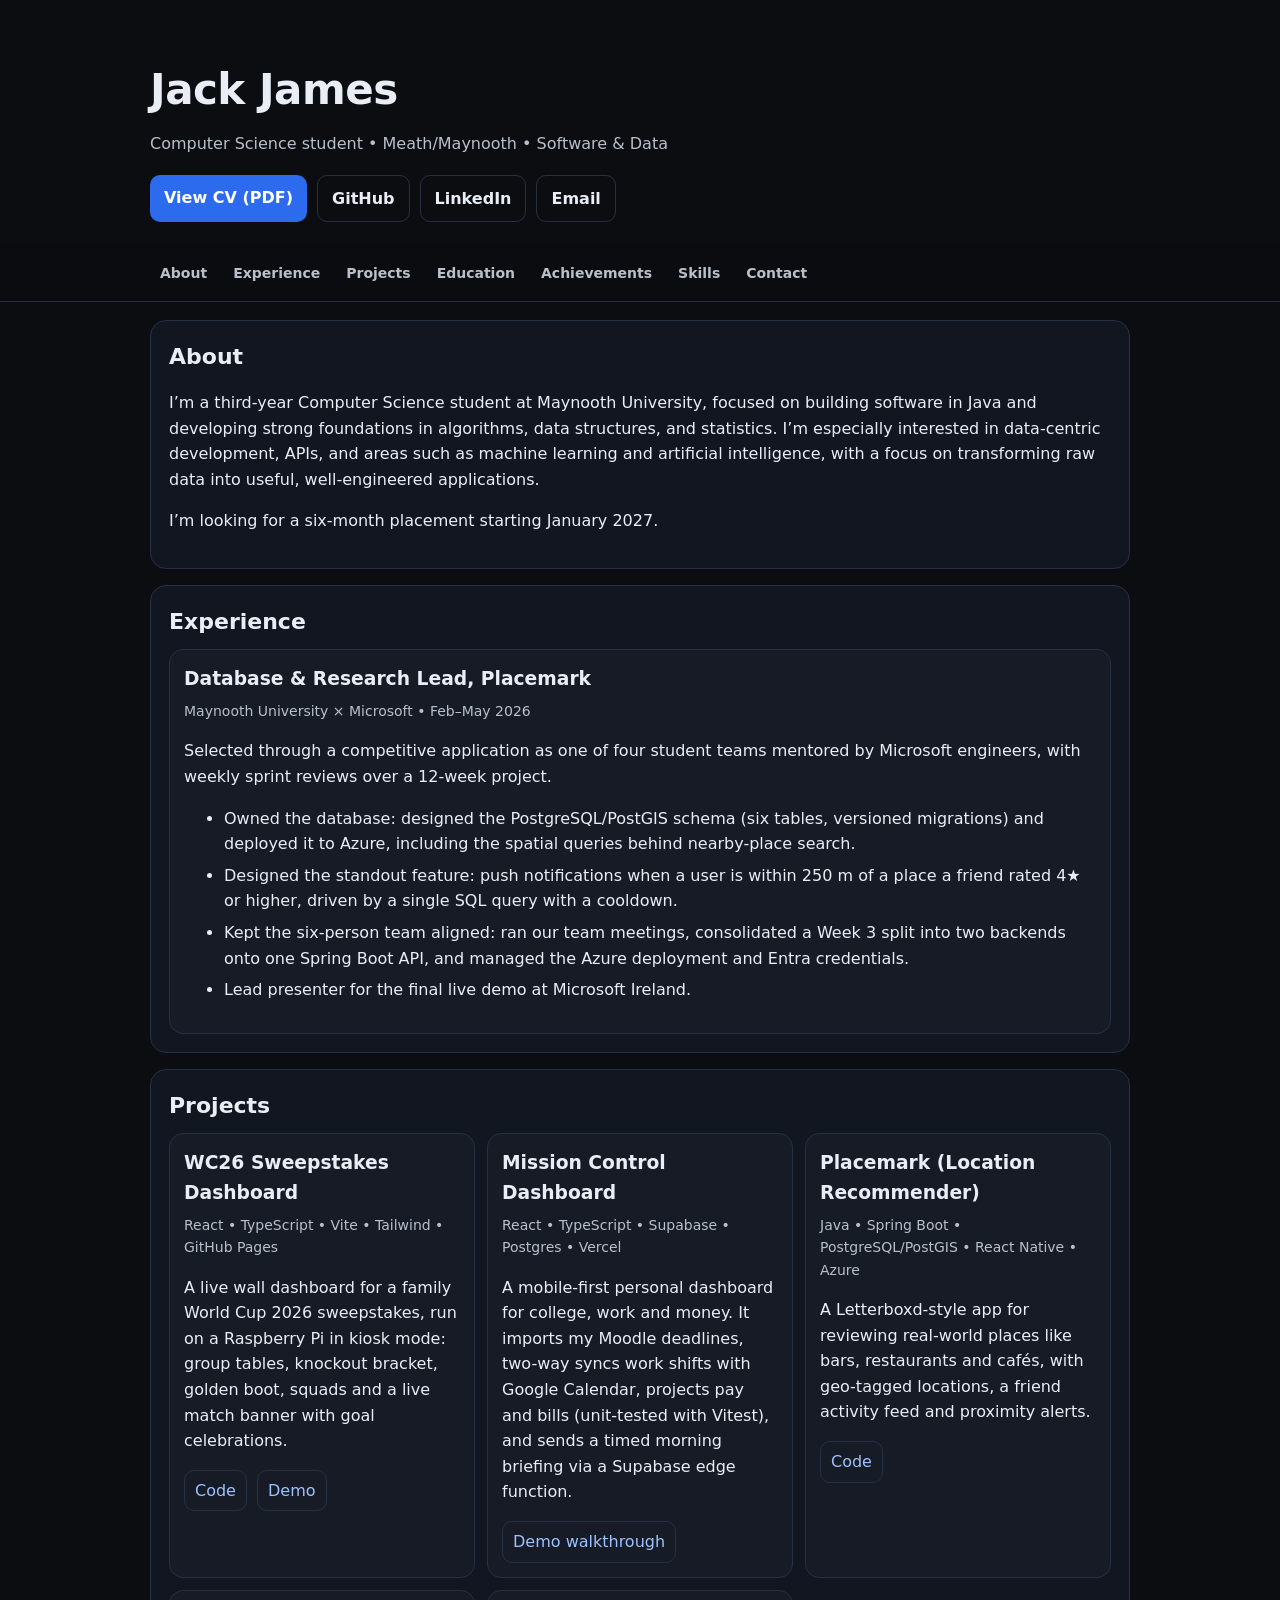
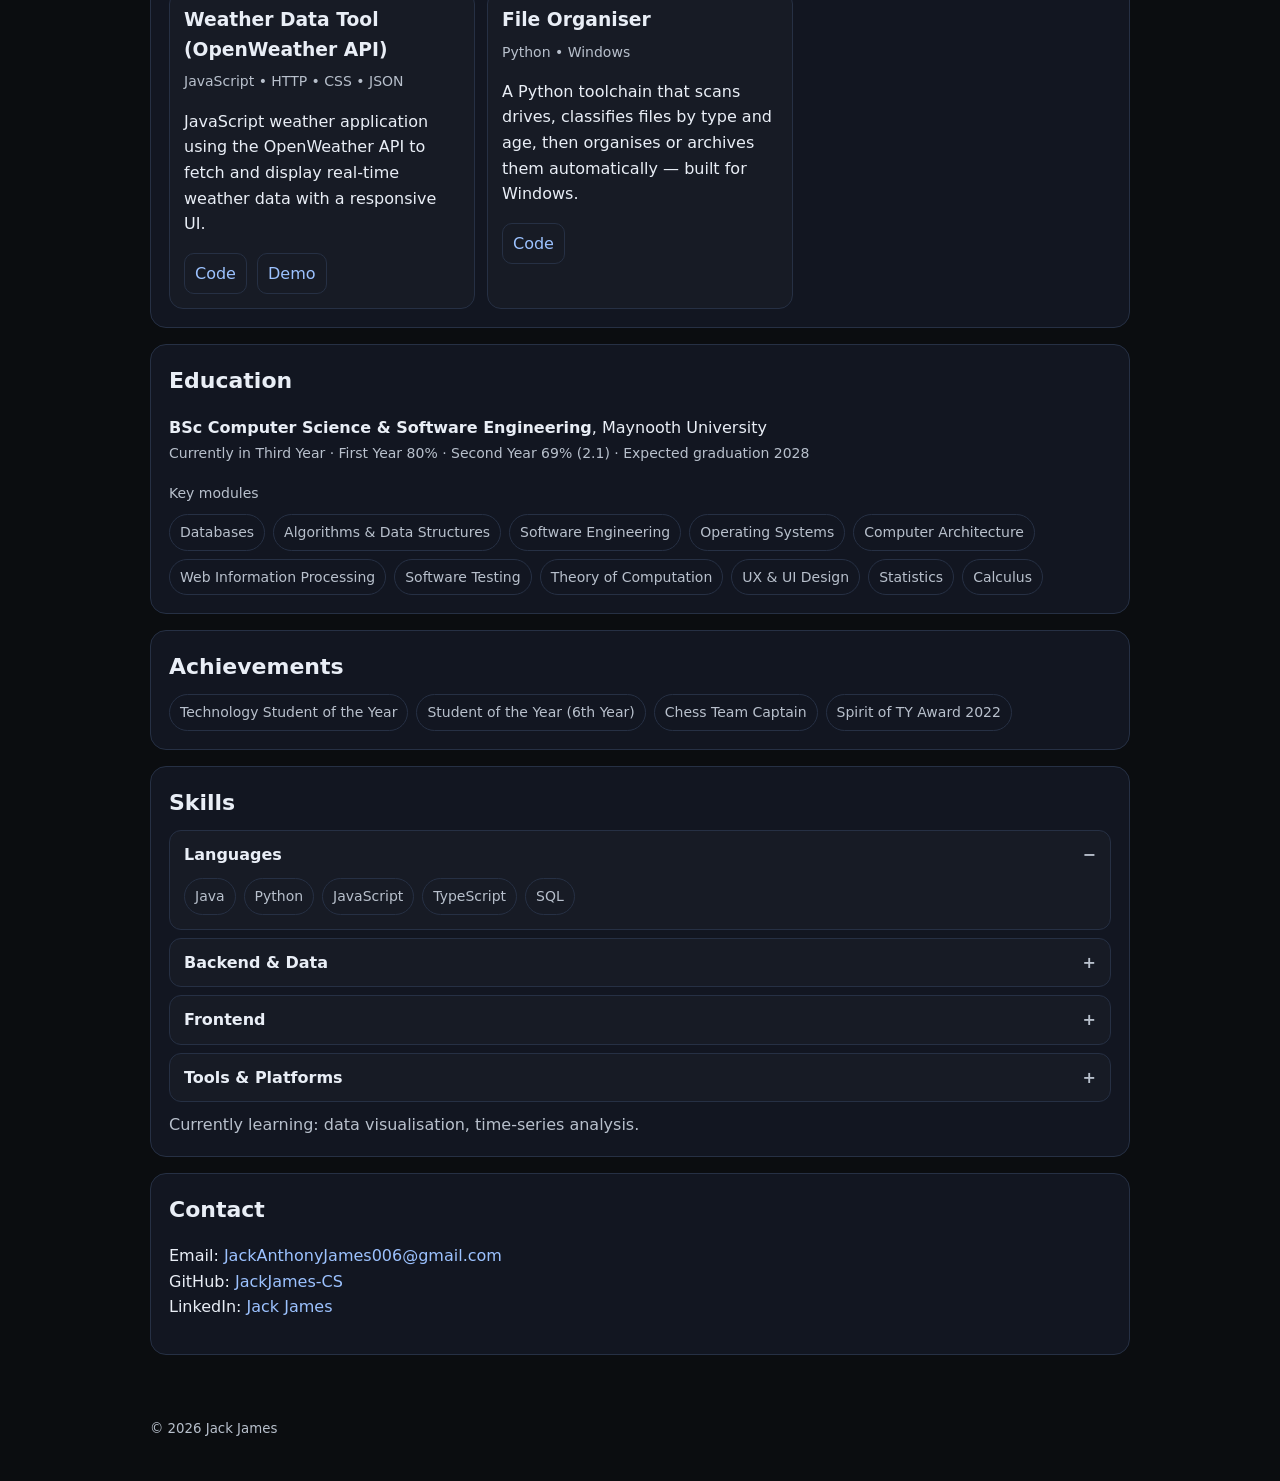
==== commit 5a7e5a50: "Sync portfolio with current CV, add Mission Control and WC26 projects - Reword Placemark role as Dat" ====
--- a/index.html
+++ b/index.html
@@ -44,29 +44,32 @@
     <section id="about" class="card reveal">
       <h2>About</h2>
       <p>
-        I’m a Computer Science student at Maynooth University, entering my third
-        year, focused on building software in Java and developing strong
+        I’m a third-year Computer Science student at Maynooth University, focused on building software in Java and developing strong
         foundations in algorithms, data structures, and statistics. I’m
         especially interested in data-centric development, APIs, and areas such
         as machine learning and artificial intelligence, with a focus on
         transforming raw data into useful, well-engineered applications.
       </p>
+      <p>
+        I’m looking for a six-month placement starting January 2027.
+      </p>
     </section>
 
     <section id="experience" class="card reveal">
       <h2>Experience</h2>
 
       <article class="project">
-        <h3>Microsoft-Mentored Software Engineering Project</h3>
+        <h3>Database &amp; Research Lead, Placemark</h3>
         <p class="meta">Maynooth University × Microsoft • Feb–May 2026</p>
         <p>
-          Selected through a competitive application for a Microsoft-mentored
-          project run alongside the CS335 Software Engineering module.
+          Selected through a competitive application as one of four student teams
+          mentored by Microsoft engineers, with weekly sprint reviews over a 12-week project.
         </p>
         <ul>
-          <li>Worked in a six-person team with weekly mentoring from Microsoft engineers and two on-site visits.</li>
-          <li>As project manager, organised the team, set weekly priorities, and led the mentor meetings on our progress and next steps.</li>
-          <li>Owned the database and research work, building the full PostGIS schema and migrations.</li>
+          <li>Owned the database: designed the PostgreSQL/PostGIS schema (six tables, versioned migrations) and deployed it to Azure, including the spatial queries behind nearby-place search.</li>
+          <li>Designed the standout feature: push notifications when a user is within 250 m of a place a friend rated 4★ or higher, driven by a single SQL query with a cooldown.</li>
+          <li>Kept the six-person team aligned: ran our team meetings, consolidated a Week 3 split into two backends onto one Spring Boot API, and managed the Azure deployment and Entra credentials.</li>
+          <li>Lead presenter for the final live demo at Microsoft Ireland.</li>
         </ul>
       </article>
     </section>
@@ -75,6 +78,25 @@
       <h2>Projects</h2>
 
       <div class="grid">
+        <article class="project">
+          <h3>WC26 Sweepstakes Dashboard</h3>
+          <p class="meta">React • TypeScript • Vite • Tailwind • GitHub Pages</p>
+          <p>A live wall dashboard for a family World Cup 2026 sweepstakes, run on a Raspberry Pi in kiosk mode: group tables, knockout bracket, golden boot, squads and a live match banner with goal celebrations.</p>
+          <div class="projlinks">
+            <a href="https://github.com/JackJames-CS/wc26-sweepstakes" target="_blank" rel="noopener">Code</a>
+            <a href="https://jackjames-cs.github.io/wc26-sweepstakes/" target="_blank" rel="noopener">Demo</a>
+          </div>
+        </article>
+
+        <article class="project">
+          <h3>Mission Control Dashboard</h3>
+          <p class="meta">React • TypeScript • Supabase • Postgres • Vercel</p>
+          <p>A mobile-first personal dashboard for college, work and money. It imports my Moodle deadlines, two-way syncs work shifts with Google Calendar, projects pay and bills (unit-tested with Vitest), and sends a timed morning briefing via a Supabase edge function.</p>
+          <div class="projlinks">
+            <a href="mission-control/">Demo walkthrough</a>
+          </div>
+        </article>
+
         <article class="project">
           <h3>Placemark (Location Recommender)</h3>
           <p class="meta">Java • Spring Boot • PostgreSQL/PostGIS • React Native • Azure</p>
@@ -110,7 +132,7 @@
       <h2>Education</h2>
       <p>
         <strong>BSc Computer Science &amp; Software Engineering</strong>, Maynooth University<br />
-        <span class="meta">Second year complete · Entering Year 3 · Expected graduation 2028</span>
+        <span class="meta">Currently in Third Year · First Year 80% · Second Year 69% (2.1) · Expected graduation 2028</span>
       </p>
       <p class="meta">Key modules</p>
       <div class="pillrow">
@@ -134,6 +156,7 @@
         <span class="pill">Technology Student of the Year</span>
         <span class="pill">Student of the Year (6th Year)</span>
         <span class="pill">Chess Team Captain</span>
+        <span class="pill">Spirit of TY Award 2022</span>
       </div>
     </section>
 
@@ -156,14 +179,19 @@
         <div class="pillrow">
           <span class="pill">Spring Boot</span>
           <span class="pill">PostgreSQL/PostGIS</span>
+          <span class="pill">Supabase</span>
+          <span class="pill">Node.js</span>
           <span class="pill">REST APIs (HTTP/JSON)</span>
+          <span class="pill">OAuth2 / JWT</span>
         </div>
       </details>
 
       <details class="skillgroup">
         <summary>Frontend</summary>
         <div class="pillrow">
-          <span class="pill">React Native</span>
+          <span class="pill">React</span>
+          <span class="pill">React Native (Expo)</span>
+          <span class="pill">Tailwind CSS</span>
           <span class="pill">HTML/CSS</span>
         </div>
       </details>
@@ -172,8 +200,12 @@
         <summary>Tools &amp; Platforms</summary>
         <div class="pillrow">
           <span class="pill">Git/GitHub</span>
-          <span class="pill">Azure</span>
+          <span class="pill">Azure (App Service, Blob, Entra ID)</span>
+          <span class="pill">Vercel</span>
+          <span class="pill">Maven</span>
           <span class="pill">JUnit</span>
+          <span class="pill">Vitest</span>
+          <span class="pill">Claude Code / AI-assisted dev</span>
           <span class="pill">Linux</span>
         </div>
       </details>
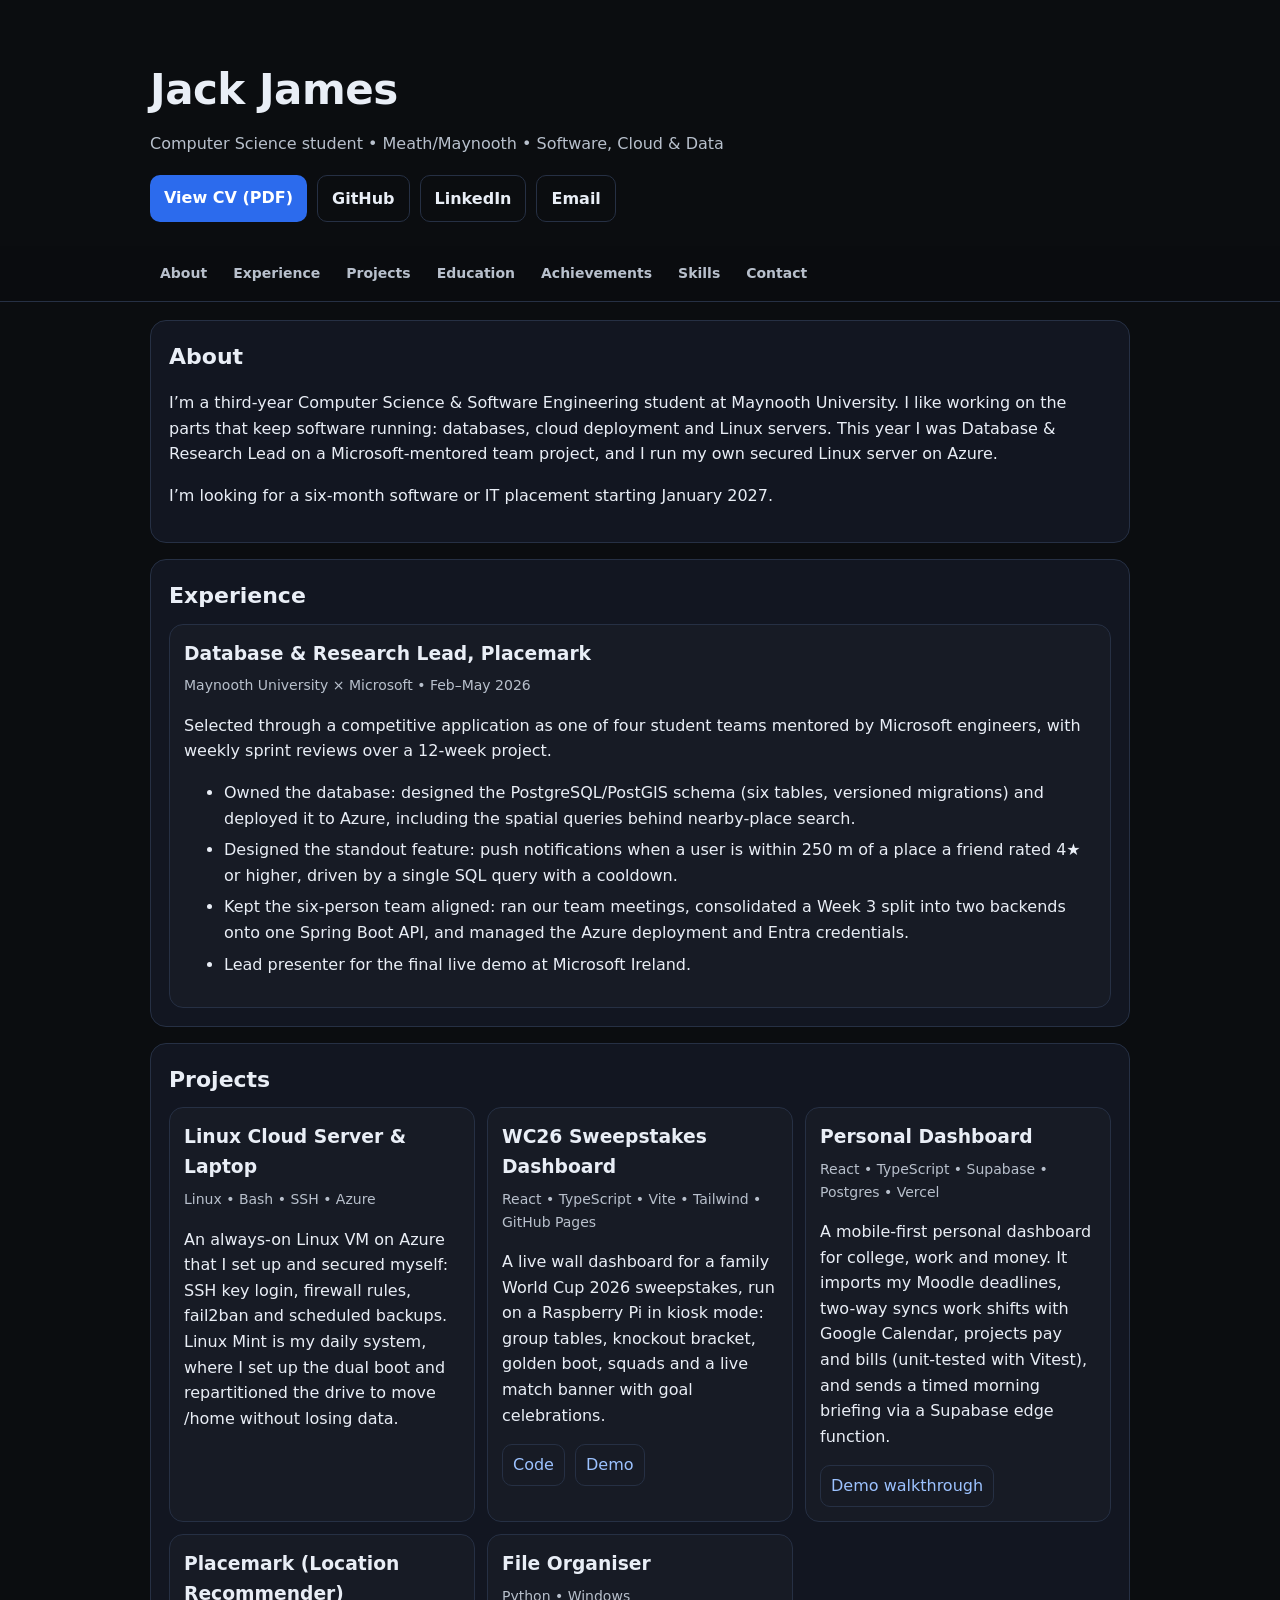
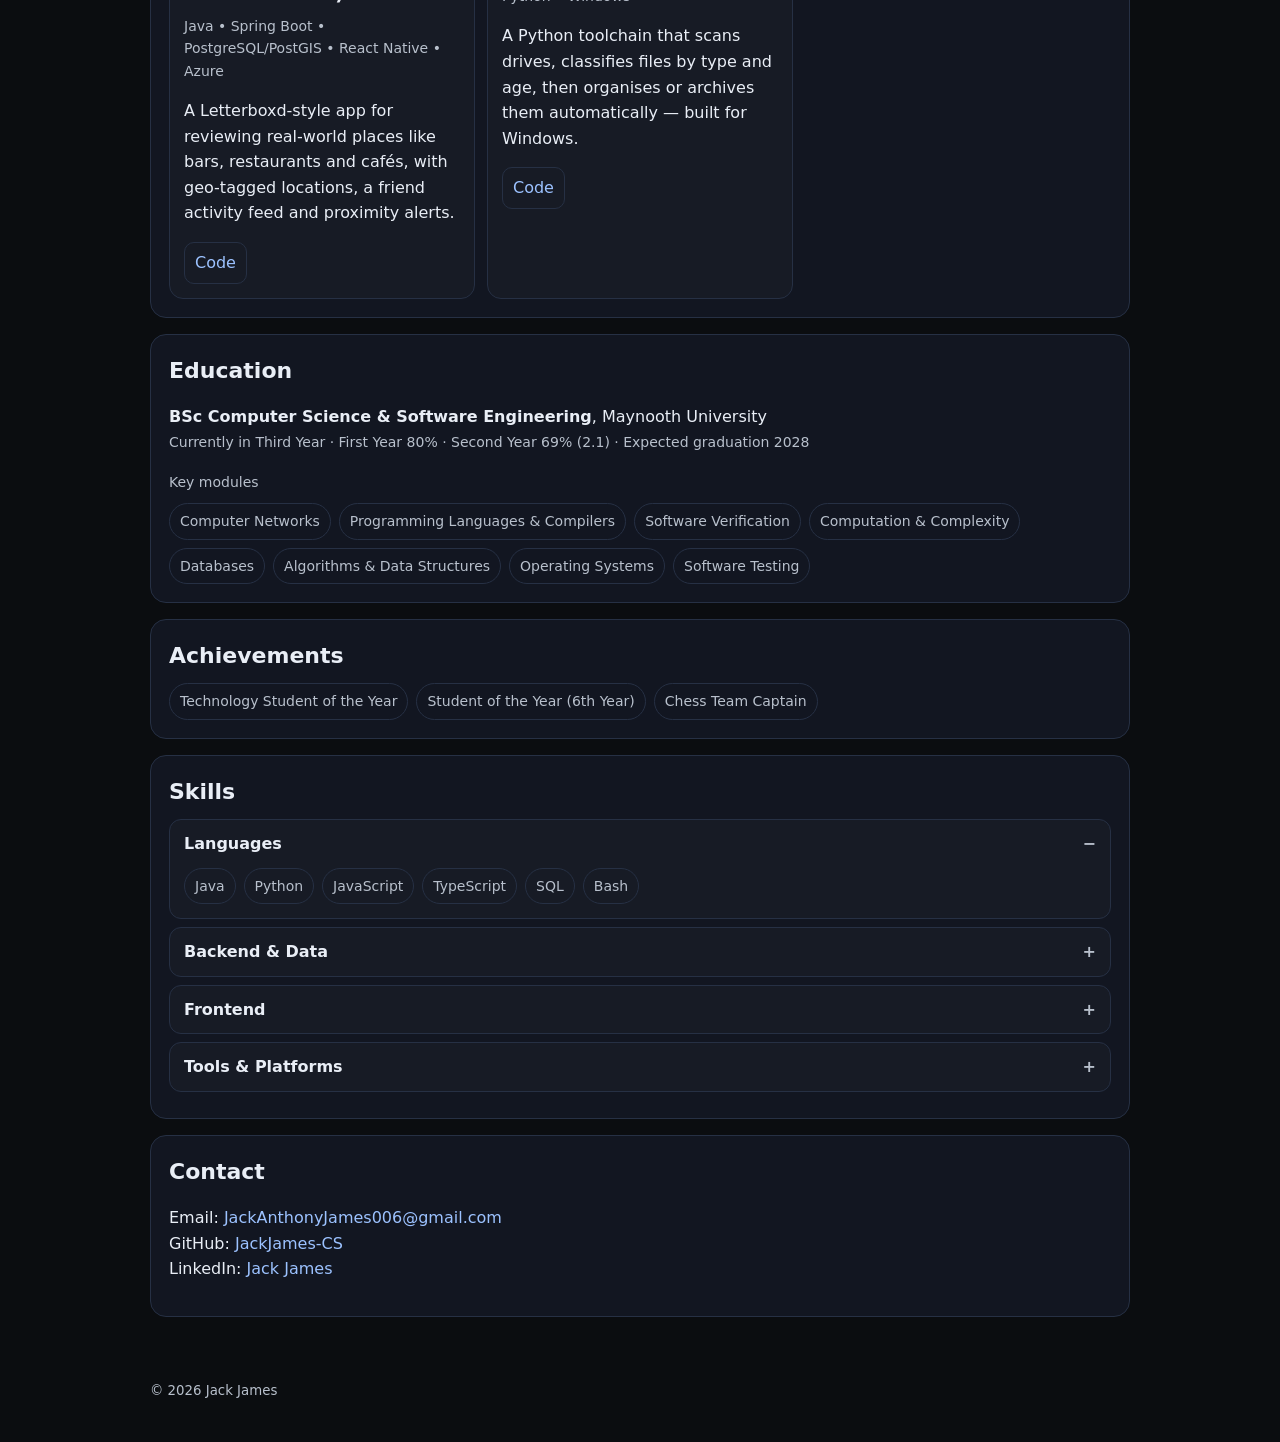
==== commit cd3f6b2e: "Refresh portfolio: one-page CV, Linux server project, Personal Dashboard rename, third-year modules" ====
--- a/index.html
+++ b/index.html
@@ -18,7 +18,7 @@
   <header class="container header">
     <div>
       <h1>Jack James</h1>
-      <p class="sub">Computer Science student • Meath/Maynooth • Software & Data</p>
+      <p class="sub">Computer Science student • Meath/Maynooth • Software, Cloud & Data</p>
       <div class="links">
         <a class="btn" href="Jack_James_CV.pdf" target="_blank" rel="noopener">View CV (PDF)</a>
         <a class="btn ghost" href="https://github.com/JackJames-CS" target="_blank" rel="noopener">GitHub</a>
@@ -44,14 +44,13 @@
     <section id="about" class="card reveal">
       <h2>About</h2>
       <p>
-        I’m a third-year Computer Science student at Maynooth University, focused on building software in Java and developing strong
-        foundations in algorithms, data structures, and statistics. I’m
-        especially interested in data-centric development, APIs, and areas such
-        as machine learning and artificial intelligence, with a focus on
-        transforming raw data into useful, well-engineered applications.
-      </p>
-      <p>
-        I’m looking for a six-month placement starting January 2027.
+        I’m a third-year Computer Science &amp; Software Engineering student at Maynooth University.
+        I like working on the parts that keep software running: databases, cloud deployment and Linux servers.
+        This year I was Database &amp; Research Lead on a Microsoft-mentored team project, and I run my own
+        secured Linux server on Azure.
+      </p>
+      <p>
+        I’m looking for a six-month software or IT placement starting January 2027.
       </p>
     </section>
 
@@ -79,6 +78,12 @@
 
       <div class="grid">
         <article class="project">
+          <h3>Linux Cloud Server &amp; Laptop</h3>
+          <p class="meta">Linux • Bash • SSH • Azure</p>
+          <p>An always-on Linux VM on Azure that I set up and secured myself: SSH key login, firewall rules, fail2ban and scheduled backups. Linux Mint is my daily system, where I set up the dual boot and repartitioned the drive to move /home without losing data.</p>
+        </article>
+
+        <article class="project">
           <h3>WC26 Sweepstakes Dashboard</h3>
           <p class="meta">React • TypeScript • Vite • Tailwind • GitHub Pages</p>
           <p>A live wall dashboard for a family World Cup 2026 sweepstakes, run on a Raspberry Pi in kiosk mode: group tables, knockout bracket, golden boot, squads and a live match banner with goal celebrations.</p>
@@ -89,11 +94,11 @@
         </article>
 
         <article class="project">
-          <h3>Mission Control Dashboard</h3>
+          <h3>Personal Dashboard</h3>
           <p class="meta">React • TypeScript • Supabase • Postgres • Vercel</p>
           <p>A mobile-first personal dashboard for college, work and money. It imports my Moodle deadlines, two-way syncs work shifts with Google Calendar, projects pay and bills (unit-tested with Vitest), and sends a timed morning briefing via a Supabase edge function.</p>
           <div class="projlinks">
-            <a href="mission-control/">Demo walkthrough</a>
+            <a href="dashboard/">Demo walkthrough</a>
           </div>
         </article>
 
@@ -107,16 +112,6 @@
         </article>
 
         <article class="project">
-          <h3>Weather Data Tool (OpenWeather API)</h3>
-          <p class="meta">JavaScript • HTTP • CSS • JSON </p>
-          <p>JavaScript weather application using the OpenWeather API to fetch and display real-time weather data with a responsive UI.</p>
-          <div class="projlinks">
-            <a href="https://github.com/JackJames-CS/Weather-API-Project" target="_blank" rel="noopener">Code</a>
-            <a href="https://jackjames-cs.github.io/Weather-API-Project/" target="_blank" rel="noopener">Demo</a>
-          </div>
-        </article>
-
-        <article class="project">
           <h3>File Organiser</h3>
           <p class="meta">Python • Windows</p>
           <p>A Python toolchain that scans drives, classifies files by type and age, then organises or archives them automatically — built for Windows.</p>
@@ -136,17 +131,14 @@
       </p>
       <p class="meta">Key modules</p>
       <div class="pillrow">
+        <span class="pill">Computer Networks</span>
+        <span class="pill">Programming Languages &amp; Compilers</span>
+        <span class="pill">Software Verification</span>
+        <span class="pill">Computation &amp; Complexity</span>
         <span class="pill">Databases</span>
         <span class="pill">Algorithms &amp; Data Structures</span>
-        <span class="pill">Software Engineering</span>
         <span class="pill">Operating Systems</span>
-        <span class="pill">Computer Architecture</span>
-        <span class="pill">Web Information Processing</span>
         <span class="pill">Software Testing</span>
-        <span class="pill">Theory of Computation</span>
-        <span class="pill">UX &amp; UI Design</span>
-        <span class="pill">Statistics</span>
-        <span class="pill">Calculus</span>
       </div>
     </section>
 
@@ -156,7 +148,6 @@
         <span class="pill">Technology Student of the Year</span>
         <span class="pill">Student of the Year (6th Year)</span>
         <span class="pill">Chess Team Captain</span>
-        <span class="pill">Spirit of TY Award 2022</span>
       </div>
     </section>
 
@@ -171,6 +162,7 @@
           <span class="pill">JavaScript</span>
           <span class="pill">TypeScript</span>
           <span class="pill">SQL</span>
+          <span class="pill">Bash</span>
         </div>
       </details>
 
@@ -199,18 +191,17 @@
       <details class="skillgroup">
         <summary>Tools &amp; Platforms</summary>
         <div class="pillrow">
-          <span class="pill">Git/GitHub</span>
+          <span class="pill">Git (GitHub, GitLab)</span>
           <span class="pill">Azure (App Service, Blob, Entra ID)</span>
           <span class="pill">Vercel</span>
           <span class="pill">Maven</span>
           <span class="pill">JUnit</span>
           <span class="pill">Vitest</span>
-          <span class="pill">Claude Code / AI-assisted dev</span>
-          <span class="pill">Linux</span>
-        </div>
-      </details>
-
-      <p class="note">Currently learning: data visualisation, time-series analysis.</p>
+          <span class="pill">Linux (servers, SSH, fail2ban)</span>
+          <span class="pill">Windows</span>
+        </div>
+      </details>
+
     </section>
 
     <section id="contact" class="card reveal">
